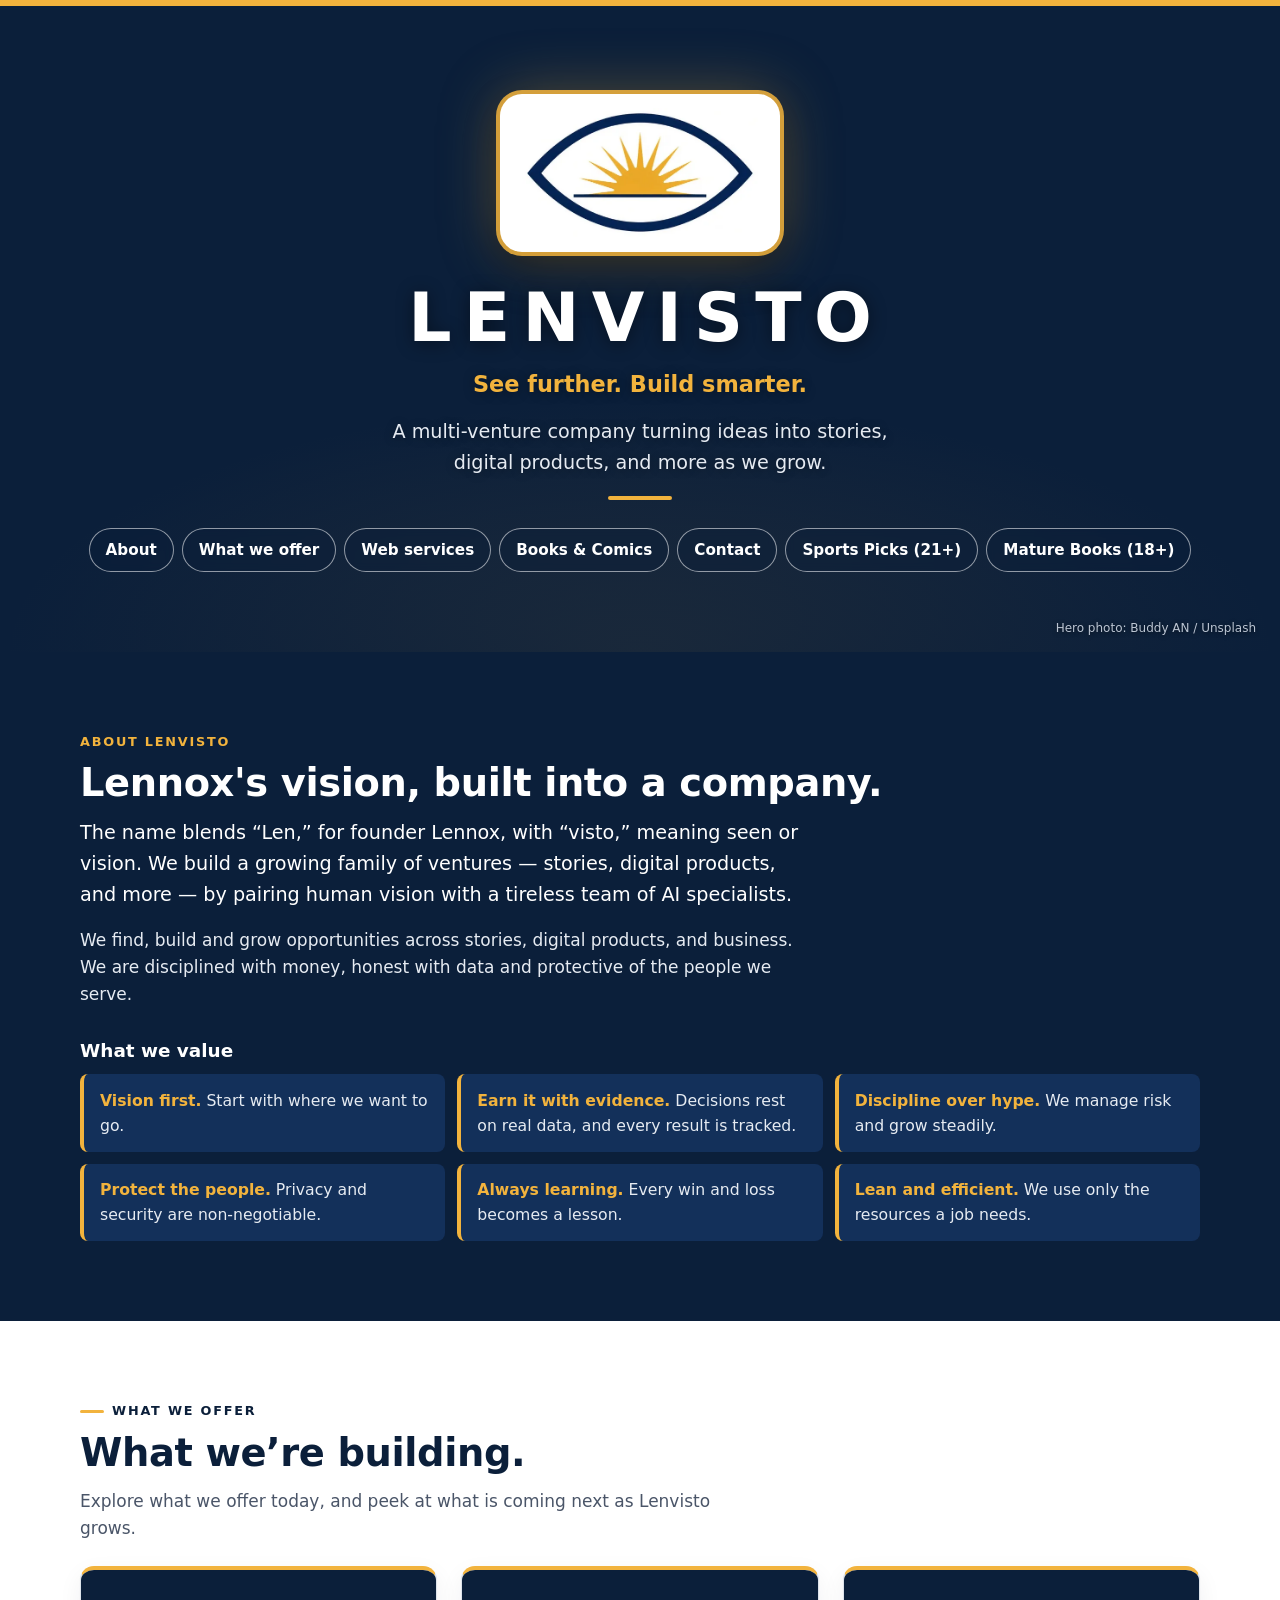
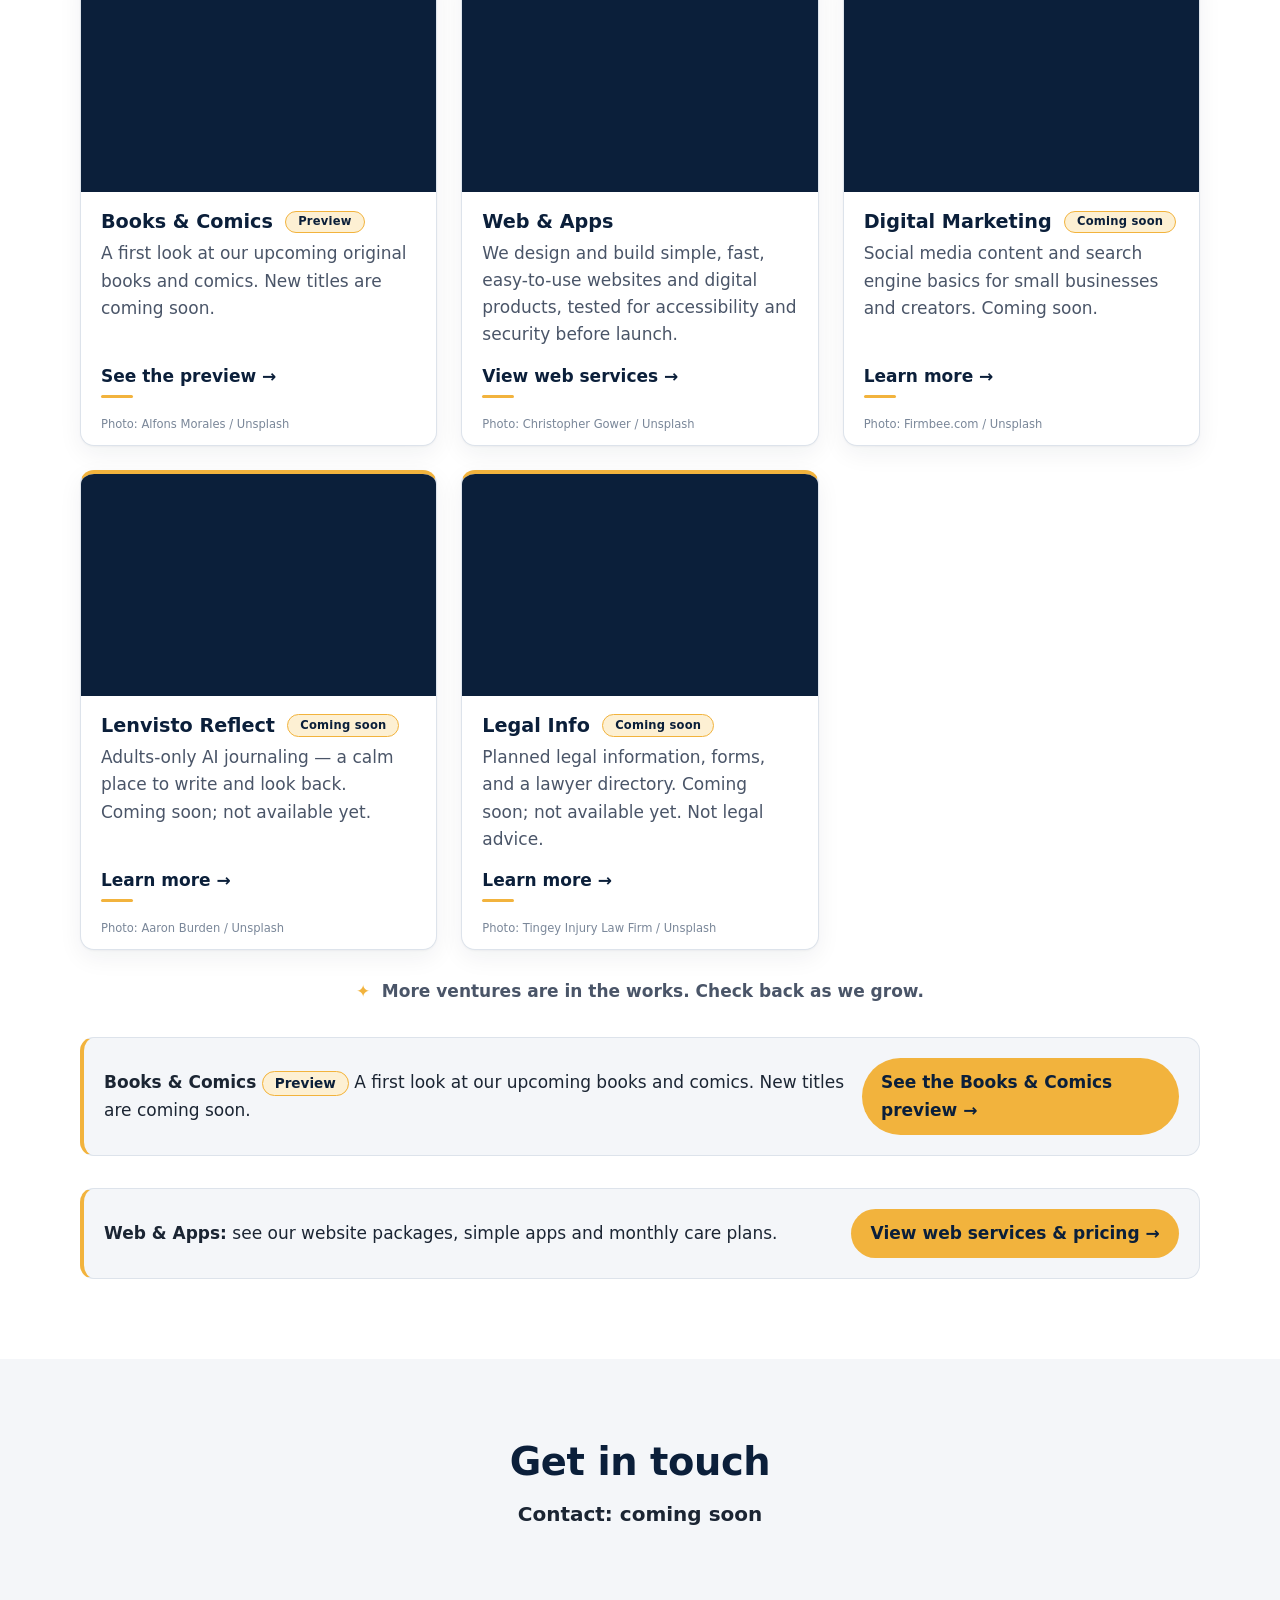
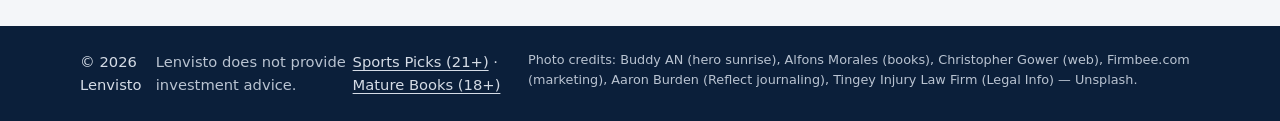
==== index.html @ 82f10ccb "Compress heavy photos and add WebP srcset Recompress oversized JPEGs in place when smaller, and add " ====
<!doctype html>
<html lang="en">
<head>
  <meta charset="utf-8">
  <meta name="viewport" content="width=device-width, initial-scale=1">
  <meta http-equiv="Content-Security-Policy" content="default-src 'self'; script-src 'none'; style-src 'self'; img-src 'self' data:; object-src 'none'; base-uri 'none'; form-action 'none'">
  <meta name="referrer" content="strict-origin-when-cross-origin">
  <title>Lenvisto | Original Books, Comics &amp; More from New York</title>
  <meta name="description" content="Lenvisto is creating original books and comics, with digital marketing help on the way. See our Books &amp; Comics preview. More coming soon.">
  <!-- link previews -->
  <link rel="canonical" href="https://lenvisto.com/">
  <meta property="og:type" content="website">
  <meta property="og:site_name" content="Lenvisto">
  <meta property="og:title" content="Lenvisto | Original Books, Comics &amp; More from New York">
  <meta property="og:description" content="Lenvisto is creating original books and comics, with digital marketing help on the way. See our Books &amp; Comics preview. More coming soon.">
  <meta property="og:url" content="https://lenvisto.com/">
  <meta property="og:image" content="https://lenvisto.com/assets/lenvisto-og.jpg">
  <meta property="og:image:type" content="image/jpeg">
  <meta property="og:image:width" content="1200">
  <meta property="og:image:height" content="630">
  <meta property="og:image:alt" content="Lenvisto logo: a navy eye with a gold sunrise over the horizon inside it">
  <meta name="twitter:card" content="summary_large_image">
  <meta name="twitter:title" content="Lenvisto | Original Books, Comics &amp; More from New York">
  <meta name="twitter:description" content="Lenvisto is creating original books and comics, with digital marketing help on the way. See our Books &amp; Comics preview. More coming soon.">
  <meta name="twitter:image" content="https://lenvisto.com/assets/lenvisto-og.jpg">
  <meta name="twitter:image:alt" content="Lenvisto logo: a navy eye with a gold sunrise over the horizon inside it">
  <!-- /link previews -->
  <meta name="theme-color" content="#0B1F3A">
  <link rel="icon" href="favicon.ico" sizes="any">
  <link rel="icon" href="assets/favicon-32.png" type="image/png" sizes="32x32">
  <link rel="apple-touch-icon" href="assets/apple-touch-icon.png">
  <link rel="stylesheet" href="styles.css">
</head>
<body>
  <a class="skip-link" href="#main">Skip to content</a>
  <header class="hero hero--photo">
    <div class="hero__bg" aria-hidden="true">
      <picture>
        <source type="image/webp"
                srcset="assets/stock/hero-sunrise-800.webp 800w, assets/stock/hero-sunrise.webp 1600w"
                sizes="100vw">
        <img src="assets/stock/hero-sunrise-800.jpg"
             srcset="assets/stock/hero-sunrise-800.jpg 800w, assets/stock/hero-sunrise.jpg 1600w"
             sizes="100vw" width="1600" height="1067"
             alt="" decoding="async" fetchpriority="high">
      </picture>
    </div>
    <div class="hero__scrim" aria-hidden="true"></div>
    <div class="container hero__inner">
      <picture>
        <source srcset="assets/lenvisto-mark.webp" type="image/webp">
        <img class="hero__logo" src="assets/lenvisto-mark.jpg" width="546" height="299"
             alt="Lenvisto logo: a navy eye with a gold sunrise over the horizon inside it">
      </picture>
      <h1 class="wordmark">Lenvisto</h1>
      <p class="tagline">See further. Build smarter.</p>
      <p class="hero__invite">A multi-venture company turning ideas into stories, digital products, and more as we grow.</p>
      <nav class="hero__nav" aria-label="Main">
        <a href="#about">About</a>
        <a href="#what-we-do">What we offer</a>
        <a href="services.html">Web services</a>
        <a href="store.html">Books &amp; Comics</a>
        <a href="#contact">Contact</a>
        <a href="picks/">Sports Picks (21+)</a>
        <a href="mature/">Mature Books (18+)</a>
      </nav>
    </div>
    <p class="hero__photo-credit">Hero photo: Buddy AN / Unsplash</p>
  </header>

  <main id="main">
    <section id="about" class="section section--navy" aria-labelledby="about-title">
      <div class="container">
        <p class="eyebrow">About Lenvisto</p>
        <h2 id="about-title">Lennox's vision, built into a company.</h2>
        <p class="lead">The name blends &ldquo;Len,&rdquo; for founder Lennox, with &ldquo;visto,&rdquo; meaning seen or vision. We build a growing family of ventures — stories, digital products, and more — by pairing human vision with a tireless team of AI specialists.</p>
        <p>We find, build and grow opportunities across stories, digital products, and business. We are disciplined with money, honest with data and protective of the people we serve.</p>

        <h3 class="values__title">What we value</h3>
        <ul class="values">
          <li><strong>Vision first.</strong> Start with where we want to go.</li>
          <li><strong>Earn it with evidence.</strong> Decisions rest on real data, and every result is tracked.</li>
          <li><strong>Discipline over hype.</strong> We manage risk and grow steadily.</li>
          <li><strong>Protect the people.</strong> Privacy and security are non-negotiable.</li>
          <li><strong>Always learning.</strong> Every win and loss becomes a lesson.</li>
          <li><strong>Lean and efficient.</strong> We use only the resources a job needs.</li>
        </ul>
      </div>
    </section>

    <section id="what-we-do" class="section" aria-labelledby="services-title">
      <div class="container">
        <p class="eyebrow eyebrow--dark">What we offer</p>
        <h2 id="services-title">What we&rsquo;re building.</h2>
        <p class="section-intro">Explore what we offer today, and peek at what is coming next as Lenvisto grows.</p>

        <div class="photo-cards">
          <a class="photo-card" href="store.html">
            <div class="photo-card__media">
              <picture>
                <source type="image/webp"
                        srcset="assets/stock/books-reading-800.webp 800w, assets/stock/books-reading.webp 1400w"
                        sizes="(min-width: 960px) 33vw, (min-width: 640px) 50vw, 100vw">
                <img src="assets/stock/books-reading-800.jpg"
                     srcset="assets/stock/books-reading-800.jpg 800w, assets/stock/books-reading.jpg 1400w"
                     sizes="(min-width: 960px) 33vw, (min-width: 640px) 50vw, 100vw" width="1400" height="1294"
                     alt="Warmly lit library shelves filled with books"
                     loading="lazy" decoding="async">
              </picture>
            </div>
            <div class="photo-card__body">
              <h3>Books &amp; Comics <span class="badge">Preview</span></h3>
              <p>A first look at our upcoming original books and comics. New titles are coming soon.</p>
              <span class="card__more">See the preview &rarr;</span>
            </div>
            <p class="photo-credit">Photo: Alfons Morales / Unsplash</p>
          </a>

          <a class="photo-card" href="services.html">
            <div class="photo-card__media">
              <picture>
                <source type="image/webp"
                        srcset="assets/stock/web-laptop-800.webp 800w, assets/stock/web-laptop.webp 1400w"
                        sizes="(min-width: 960px) 33vw, (min-width: 640px) 50vw, 100vw">
                <img src="assets/stock/web-laptop-800.jpg"
                     srcset="assets/stock/web-laptop-800.jpg 800w, assets/stock/web-laptop.jpg 1400w"
                     sizes="(min-width: 960px) 33vw, (min-width: 640px) 50vw, 100vw" width="1400" height="932"
                     alt="Laptop and monitor showing code on a bright desk"
                     loading="lazy" decoding="async">
              </picture>
            </div>
            <div class="photo-card__body">
              <h3>Web &amp; Apps</h3>
              <p>We design and build simple, fast, easy-to-use websites and digital products, tested for accessibility and security before launch.</p>
              <span class="card__more">View web services &rarr;</span>
            </div>
            <p class="photo-credit">Photo: Christopher Gower / Unsplash</p>
          </a>

          <a class="photo-card" href="division-digital-marketing.html">
            <div class="photo-card__media">
              <picture>
                <source type="image/webp"
                        srcset="assets/stock/marketing-social-800.webp 800w, assets/stock/marketing-social.webp 1400w"
                        sizes="(min-width: 960px) 33vw, (min-width: 640px) 50vw, 100vw">
                <img src="assets/stock/marketing-social-800.jpg"
                     srcset="assets/stock/marketing-social-800.jpg 800w, assets/stock/marketing-social.jpg 1400w"
                     sizes="(min-width: 960px) 33vw, (min-width: 640px) 50vw, 100vw" width="1400" height="930"
                     alt="Hands marking wireframe sketches beside a phone on a desk"
                     loading="lazy" decoding="async">
              </picture>
            </div>
            <div class="photo-card__body">
              <h3>Digital Marketing <span class="badge">Coming soon</span></h3>
              <p>Social media content and search engine basics for small businesses and creators. Coming soon.</p>
              <span class="card__more">Learn more &rarr;</span>
            </div>
            <p class="photo-credit">Photo: Firmbee.com / Unsplash</p>
          </a>

          <a class="photo-card" href="division-reflect.html">
            <div class="photo-card__media">
              <picture>
                <source type="image/webp"
                        srcset="assets/stock/reflect-journal-800.webp 800w, assets/stock/reflect-journal.webp 1400w"
                        sizes="(min-width: 960px) 33vw, (min-width: 640px) 50vw, 100vw">
                <img src="assets/stock/reflect-journal-800.jpg"
                     srcset="assets/stock/reflect-journal-800.jpg 800w, assets/stock/reflect-journal.jpg 1400w"
                     sizes="(min-width: 960px) 33vw, (min-width: 640px) 50vw, 100vw" width="1400" height="1051"
                     alt="Fountain pen writing on lined paper"
                     loading="lazy" decoding="async">
              </picture>
            </div>
            <div class="photo-card__body">
              <h3>Lenvisto Reflect <span class="badge">Coming soon</span></h3>
              <p>Adults-only AI journaling — a calm place to write and look back. Coming soon; not available yet.</p>
              <span class="card__more">Learn more &rarr;</span>
            </div>
            <p class="photo-credit">Photo: Aaron Burden / Unsplash</p>
          </a>

          <a class="photo-card" href="division-legal-info.html">
            <div class="photo-card__media">
              <picture>
                <source type="image/webp"
                        srcset="assets/stock/legal-justice-800.webp 800w, assets/stock/legal-justice.webp 1400w"
                        sizes="(min-width: 960px) 33vw, (min-width: 640px) 50vw, 100vw">
                <img src="assets/stock/legal-justice-800.jpg"
                     srcset="assets/stock/legal-justice-800.jpg 800w, assets/stock/legal-justice.jpg 1400w"
                     sizes="(min-width: 960px) 33vw, (min-width: 640px) 50vw, 100vw" width="1400" height="933"
                     alt="Bronze Lady Justice statue holding balanced scales"
                     loading="lazy" decoding="async">
              </picture>
            </div>
            <div class="photo-card__body">
              <h3>Legal Info <span class="badge">Coming soon</span></h3>
              <p>Planned legal information, forms, and a lawyer directory. Coming soon; not available yet. Not legal advice.</p>
              <span class="card__more">Learn more &rarr;</span>
            </div>
            <p class="photo-credit">Photo: Tingey Injury Law Firm / Unsplash</p>
          </a>
        </div>

        <p class="more-coming"><span aria-hidden="true">&#10022;</span> More ventures are in the works. Check back as we grow.</p>

        <div class="store-cta">
          <p><strong>Books &amp; Comics</strong> <span class="badge">Preview</span> A first look at our upcoming books and comics. New titles are coming soon.</p>
          <a class="btn-gold" href="store.html">See the Books &amp; Comics preview &rarr;</a>
        </div>
        <div class="store-cta">
          <p><strong>Web &amp; Apps:</strong> see our website packages, simple apps and monthly care plans.</p>
          <a class="btn-gold" href="services.html">View web services &amp; pricing &rarr;</a>
        </div>
      </div>
    </section>

    <section id="contact" class="section section--soft" aria-labelledby="contact-title">
      <div class="container contact">
        <h2 id="contact-title">Get in touch</h2>
        <p class="contact__email">Contact: coming soon</p>
      </div>
    </section>
  </main>

  <footer class="site-footer">
    <div class="container site-footer__inner">
      <p>&copy; 2026 Lenvisto</p>
      <p class="disclaimer">Lenvisto does not provide investment advice.</p>
      <p>
        <a href="picks/">Sports Picks (21+)</a>
        &middot;
        <a href="mature/">Mature Books (18+)</a>
      </p>
      <p class="photo-credits-footer">
        Photo credits:
        Buddy AN (hero sunrise),
        Alfons Morales (books),
        Christopher Gower (web),
        Firmbee.com (marketing),
        Aaron Burden (Reflect journaling),
        Tingey Injury Law Firm (Legal Info)
        &mdash; Unsplash.
      </p>
    </div>
  </footer>
</body>
</html>
---- styles.css ----
/* Lenvisto draft site. System fonts only, no external requests. */
:root {
  --navy: #0B1F3A;
  --navy-2: #13305a;
  --gold: #F2B33D;
  --white: #FFFFFF;
  --ink: #1b2533;
  --muted: #4a5568;
  --soft: #f4f6f9;
  --line: #dde3eb;
  --radius: 14px;
  --font: system-ui, -apple-system, "Segoe UI", Roboto, "Helvetica Neue", Arial, "Noto Sans", sans-serif;
}

*, *::before, *::after { box-sizing: border-box; }
html { -webkit-text-size-adjust: 100%; scroll-behavior: smooth; }
body {
  margin: 0;
  font-family: var(--font);
  font-size: 1.0625rem;
  line-height: 1.6;
  color: var(--ink);
  background: var(--white);
}
img { max-width: 100%; height: auto; display: block; }
h1, h2, h3 { line-height: 1.2; margin: 0 0 .75rem; color: var(--navy); }
h2 { font-size: clamp(1.6rem, 4.5vw, 2.4rem); letter-spacing: -.01em; }
p { margin: 0 0 1rem; }
a { color: var(--navy); text-underline-offset: .2em; }
a:focus-visible { outline: 3px solid var(--gold); outline-offset: 3px; border-radius: 4px; }

.container { width: 100%; max-width: 1160px; margin: 0 auto; padding: 0 1.25rem; }

.skip-link {
  position: absolute; left: -999px; top: 0;
  background: var(--navy); color: var(--white); padding: .5rem 1rem; z-index: 10;
}
.skip-link:focus { left: 1rem; top: 1rem; }

/* Hero */
.hero {
  background: var(--white);
  border-top: 6px solid var(--gold);
  text-align: center;
  padding: 3rem 0 2.5rem;
}
.hero__inner { display: flex; flex-direction: column; align-items: center; }
.hero__logo { width: min(260px, 70vw); margin-bottom: 1.25rem; }
.wordmark {
  font-size: clamp(2.4rem, 10vw, 4.25rem);
  font-weight: 600;
  letter-spacing: .18em;
  text-transform: uppercase;
  margin: 0 0 .5rem;
  padding-left: .18em; /* balance trailing letter-spacing */
}
.tagline {
  font-size: clamp(1.1rem, 3.5vw, 1.4rem);
  color: var(--muted);
  margin: 0 0 1.75rem;
}
.tagline::after {
  content: ""; display: block; width: 64px; height: 4px;
  background: var(--gold); border-radius: 2px; margin: 1rem auto 0;
}
.hero__nav { display: flex; flex-wrap: wrap; justify-content: center; gap: .5rem; }
.hero__nav a {
  text-decoration: none; font-weight: 600; font-size: .95rem;
  padding: .55rem 1rem; border: 1.5px solid var(--navy); border-radius: 999px;
}
.hero__nav a:hover { background: var(--navy); color: var(--white); }

/* Sections */
.section { padding: 3.5rem 0; }
.section--soft { background: var(--soft); }
.section--navy { background: var(--navy); color: #e6ebf2; }
.section--navy h2, .section--navy h3 { color: var(--white); }
.lead { font-size: 1.2rem; color: var(--white); max-width: 46rem; }
.section--navy p { max-width: 46rem; }

.eyebrow {
  text-transform: uppercase; letter-spacing: .14em; font-size: .8rem; font-weight: 700;
  color: var(--gold); margin-bottom: .5rem;
}
.eyebrow--dark { color: var(--navy); }
.eyebrow--dark::before {
  content: ""; display: inline-block; width: 24px; height: 3px; background: var(--gold);
  vertical-align: middle; margin-right: .5rem; border-radius: 2px;
}

.values__title { margin-top: 2rem; font-size: 1.15rem; }
.values {
  list-style: none; padding: 0; margin: 0;
  display: grid; gap: .75rem; grid-template-columns: 1fr;
}
.values li {
  background: var(--navy-2); border-left: 4px solid var(--gold);
  padding: .85rem 1rem; border-radius: 8px; font-size: .98rem;
}
.values strong { color: var(--gold); }

/* Cards */
.cards { display: grid; gap: 1rem; grid-template-columns: 1fr; margin-top: 1.5rem; }
.card {
  background: var(--white); border: 1px solid var(--line); border-top: 4px solid var(--gold);
  border-radius: var(--radius); padding: 1.5rem;
  box-shadow: 0 1px 2px rgba(11,31,58,.04), 0 8px 24px rgba(11,31,58,.06);
}
.card h3 { font-size: 1.2rem; }
.card h3 small { font-size: .8rem; font-weight: 600; color: var(--muted); }
.card p { color: var(--muted); margin: 0; }

/* Contact */
.contact { text-align: center; }
.contact__email { font-size: 1.25rem; font-weight: 600; display: flex; flex-direction: column; align-items: center; gap: .4rem; }
.badge {
  font-size: .85rem; font-weight: 600; color: var(--navy);
  background: #fdf0d3; border: 1px solid var(--gold); border-radius: 999px; padding: .2rem .75rem;
}

/* Footer */
.site-footer { background: var(--navy); color: #d5dce6; padding: 1.5rem 0; font-size: .92rem; }
.site-footer p { margin: 0; }
.site-footer__inner { display: flex; flex-direction: column; gap: .35rem; text-align: center; }
.disclaimer { color: #b9c3d1; }
.site-footer a { color: #d5dce6; }

/* Larger screens */
@media (min-width: 640px) {
  .values { grid-template-columns: repeat(2, 1fr); }
  .cards { grid-template-columns: repeat(2, 1fr); }
  .contact__email { flex-direction: row; justify-content: center; flex-wrap: wrap; }
}
@media (min-width: 960px) {
  .hero { padding: 4.5rem 0 3.5rem; }
  .hero__logo { width: 300px; }
  .section { padding: 5rem 0; }
  .values { grid-template-columns: repeat(3, 1fr); }
  .cards { grid-template-columns: repeat(3, 1fr); }
  .site-footer__inner { flex-direction: row; justify-content: space-between; text-align: left; }
}
@media (min-width: 1140px) { .cards { grid-template-columns: repeat(4, 1fr); } }
@media (prefers-reduced-motion: reduce) { html { scroll-behavior: auto; } }

/* ---- Shared additions: buttons, CTA bars, division topbar/pages ---- */
.proto-banner { background: var(--gold); color: var(--navy); text-align: center; font-weight: 700; font-size: .85rem; padding: .4rem .75rem; }
.card--link { display: flex; flex-direction: column; text-decoration: none; color: inherit; transition: transform .12s, box-shadow .12s; }
.card--link:hover { transform: translateY(-3px); box-shadow: 0 2px 4px rgba(11,31,58,.06), 0 14px 32px rgba(11,31,58,.12); }
.card--link:focus-visible { outline: 3px solid var(--gold); outline-offset: 3px; }
.card--link p { flex: 1; }
.card__more { margin-top: 1rem; font-weight: 700; color: var(--navy); }
.card__more::after { content: ""; display: block; width: 32px; height: 3px; background: var(--gold); border-radius: 2px; margin-top: .3rem; }
.btn-gold { display: inline-block; background: var(--gold); color: var(--navy); font-weight: 700; text-decoration: none; padding: .7rem 1.2rem; border-radius: 999px; }
.btn-gold:hover { background: #f5c25f; }
.store-cta { margin-top: 2rem; padding: 1.25rem; border: 1px solid var(--line); border-left: 4px solid var(--gold); border-radius: var(--radius); background: var(--soft); display: flex; flex-direction: column; gap: .75rem; align-items: flex-start; }
.store-cta p { margin: 0; }
.topbar { background: var(--white); border-top: 6px solid var(--gold); border-bottom: 1px solid var(--line); }
.topbar__inner { display: flex; align-items: center; justify-content: space-between; gap: 1rem; padding-top: .6rem; padding-bottom: .6rem; flex-wrap: wrap; }
.topbar__brand { display: flex; align-items: center; gap: .6rem; text-decoration: none; font-weight: 600; letter-spacing: .14em; text-transform: uppercase; color: var(--navy); }
.topbar__brand img { width: 56px; }
.topbar__nav { display: flex; gap: .4rem; flex-wrap: wrap; }
.topbar__nav a { text-decoration: none; font-weight: 600; font-size: .92rem; padding: .4rem .85rem; border: 1.5px solid var(--navy); border-radius: 999px; }
.topbar__nav a:hover { background: var(--navy); color: var(--white); }
.division-hero { background: var(--navy); color: #e6ebf2; padding: 3rem 0; }
.division-hero h1 { color: var(--white); font-size: clamp(2rem, 6vw, 3rem); }
.division-body { max-width: 52rem; }
.division-body > p { font-size: 1.1rem; }
.division-sub { font-size: 1.3rem; margin-top: 1.75rem; }
.values--light li { background: var(--soft); border-left-color: var(--gold); }
.back { margin-top: 2rem; }
@media (min-width: 640px) { .store-cta { flex-direction: row; align-items: center; justify-content: space-between; } }

/* ---- Lively home redesign: stock photo hero + photo cards (Oct 5, 2026, rev v4: +Reflect +Legal Info) ---- */
/* Photo hero: full-bleed Unsplash sunrise + navy/gold scrim (logo readable). No sports imagery. */
.hero--photo {
  position: relative;
  overflow: hidden;
  isolation: isolate;
  color: var(--white);
  border-top-color: var(--gold);
  padding: 3.5rem 0 3.5rem;
  background: var(--navy);
  min-height: min(78vh, 640px);
  display: flex;
  flex-direction: column;
  justify-content: center;
}
.hero__bg {
  position: absolute;
  inset: 0;
  z-index: 0;
  pointer-events: none;
}
.hero__bg picture {
  width: 100%;
  height: 100%;
  display: block;
}
.hero__bg img {
  width: 100%;
  height: 100%;
  object-fit: cover;
  object-position: center 45%;
}
.hero__scrim {
  position: absolute;
  inset: 0;
  z-index: 1;
  pointer-events: none;
  background:
    linear-gradient(180deg, rgba(11,31,58,.72) 0%, rgba(11,31,58,.55) 42%, rgba(11,31,58,.78) 100%),
    radial-gradient(90% 70% at 50% 100%, rgba(242,179,61,.28) 0%, rgba(242,179,61,0) 55%),
    radial-gradient(55% 45% at 50% 35%, rgba(11,31,58,.35) 0%, rgba(11,31,58,0) 70%);
}
.hero--photo .hero__inner {
  position: relative;
  z-index: 2;
}
.hero--photo .hero__logo {
  background: var(--white);
  border-radius: 22px;
  padding: .9rem 1.4rem;
  box-shadow: 0 0 0 4px rgba(242,179,61,.85), 0 0 60px rgba(242,179,61,.35), 0 14px 34px rgba(0,0,0,.45);
  width: min(240px, 66vw);
  margin-bottom: 1.6rem;
}
.hero--photo .wordmark {
  color: var(--white);
  text-shadow: 0 2px 18px rgba(0,0,0,.45);
}
.hero--photo .tagline {
  color: var(--gold);
  font-weight: 600;
  margin-bottom: .9rem;
  text-shadow: 0 1px 12px rgba(0,0,0,.4);
}
.hero--photo .tagline::after { display: none; }
.hero__invite {
  color: #e6ebf2;
  font-size: clamp(1rem, 2.8vw, 1.2rem);
  max-width: 34rem;
  margin: 0 auto 1.75rem;
  text-shadow: 0 1px 10px rgba(0,0,0,.35);
}
.hero__invite::after {
  content: ""; display: block; width: 64px; height: 4px;
  background: var(--gold); border-radius: 2px; margin: 1.1rem auto 0;
}
.hero--photo .hero__nav a {
  border-color: rgba(255,255,255,.55);
  color: var(--white);
  background: rgba(11,31,58,.35);
  backdrop-filter: blur(4px);
}
.hero--photo .hero__nav a:hover {
  background: var(--gold);
  border-color: var(--gold);
  color: var(--navy);
}
.hero__photo-credit {
  position: absolute;
  z-index: 2;
  right: 1rem;
  bottom: .65rem;
  margin: 0;
  font-size: .7rem;
  color: rgba(219,227,238,.85);
  text-shadow: 0 1px 4px rgba(0,0,0,.5);
}
.more-coming {
  margin: 1.75rem 0 0;
  text-align: center;
  color: var(--muted);
  font-weight: 600;
}
.more-coming span { color: var(--gold); margin-right: .35rem; }
@media (min-width: 960px) {
  .hero--photo { padding: 5.5rem 0 5rem; min-height: min(72vh, 720px); }
  .hero--photo .hero__logo { width: 280px; }
  .hero__photo-credit { right: 1.5rem; bottom: .85rem; font-size: .75rem; }
}

.section-intro {
  color: var(--muted);
  max-width: 40rem;
  margin: 0 0 .25rem;
}

/* Photo cards grid */
.photo-cards {
  display: grid;
  gap: 1.25rem;
  grid-template-columns: 1fr;
  margin-top: 1.5rem;
}
.photo-card {
  display: flex;
  flex-direction: column;
  text-decoration: none;
  color: inherit;
  background: var(--white);
  border: 1px solid var(--line);
  border-top: 4px solid var(--gold);
  border-radius: var(--radius);
  overflow: hidden;
  box-shadow: 0 1px 2px rgba(11,31,58,.04), 0 8px 24px rgba(11,31,58,.06);
  transition: transform .12s, box-shadow .12s;
  max-width: 100%;
}
.photo-card:hover {
  transform: translateY(-3px);
  box-shadow: 0 2px 4px rgba(11,31,58,.06), 0 14px 32px rgba(11,31,58,.12);
}
.photo-card:focus-visible {
  outline: 3px solid var(--gold);
  outline-offset: 3px;
}
.photo-card__media {
  position: relative;
  aspect-ratio: 16 / 10;
  background: var(--navy);
  overflow: hidden;
}
.photo-card__media picture {
  width: 100%;
  height: 100%;
  display: block;
}
.photo-card__media img {
  width: 100%;
  height: 100%;
  object-fit: cover;
  object-position: center;
}
.photo-card__body {
  display: flex;
  flex-direction: column;
  flex: 1;
  padding: 1.15rem 1.25rem 0.85rem;
}
.photo-card__body h3 {
  font-size: 1.2rem;
  margin-bottom: .4rem;
}
.photo-card__body h3 small {
  font-size: .8rem;
  font-weight: 600;
  color: var(--muted);
}
.photo-card__body p {
  color: var(--muted);
  margin: 0;
  flex: 1;
}
.photo-card .card__more {
  margin-top: .9rem;
}
.photo-credit {
  margin: 0;
  padding: .35rem 1.25rem .75rem;
  font-size: .72rem;
  color: #7a8799;
  line-height: 1.35;
}
.photo-credits-footer {
  font-size: .8rem;
  color: #b9c3d1;
  max-width: 42rem;
}
.photo-credits-footer a { color: #d5dce6; }

@media (min-width: 640px) {
  .photo-cards { grid-template-columns: repeat(2, 1fr); }
}
@media (min-width: 960px) {
  .photo-cards { grid-template-columns: repeat(3, 1fr); gap: 1.5rem; }
}

/* Badges inside photo card headings (Preview / Coming soon) */
.photo-card__body h3 .badge {
  display: inline-block;
  vertical-align: middle;
  margin-left: .35rem;
  font-size: .72rem;
  letter-spacing: .02em;
  position: relative;
  top: -0.1em;
}

.legal-note {
  margin-top: 1.25rem;
  color: var(--muted);
  max-width: 46rem;
}
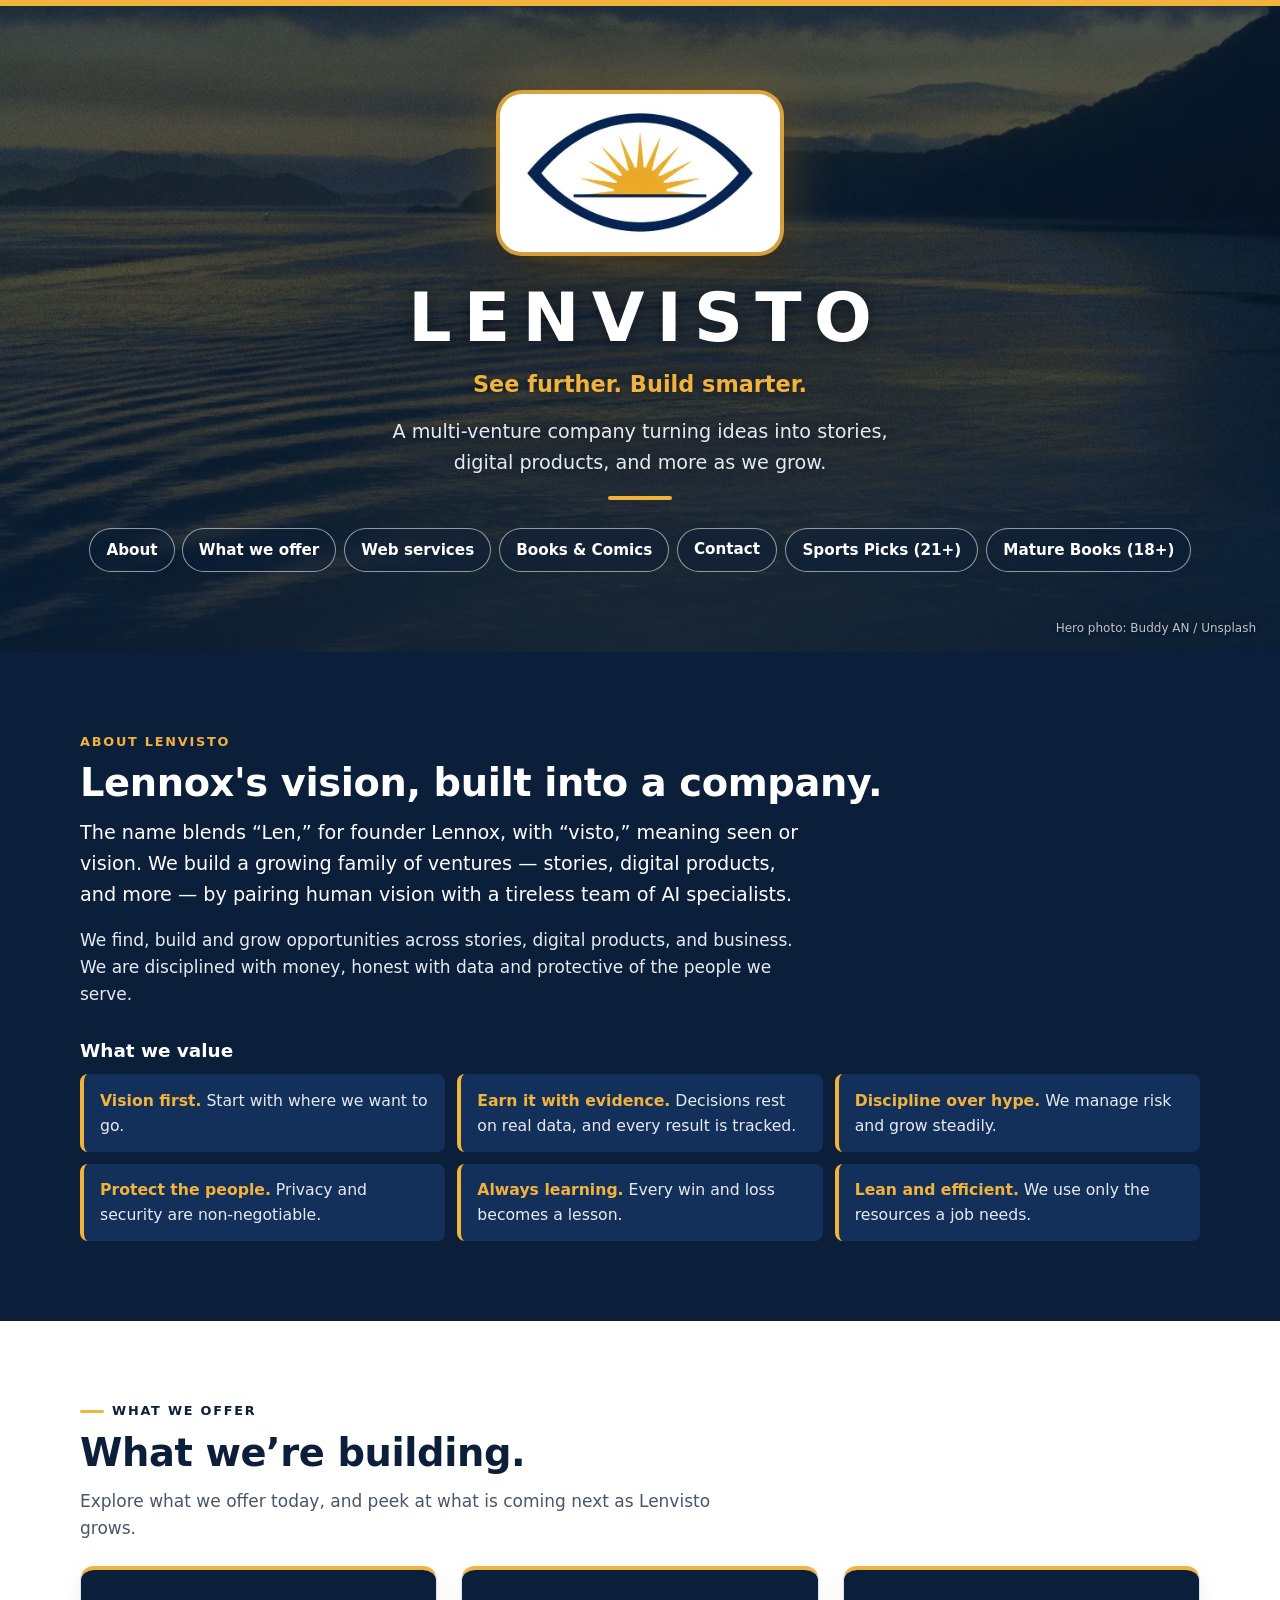
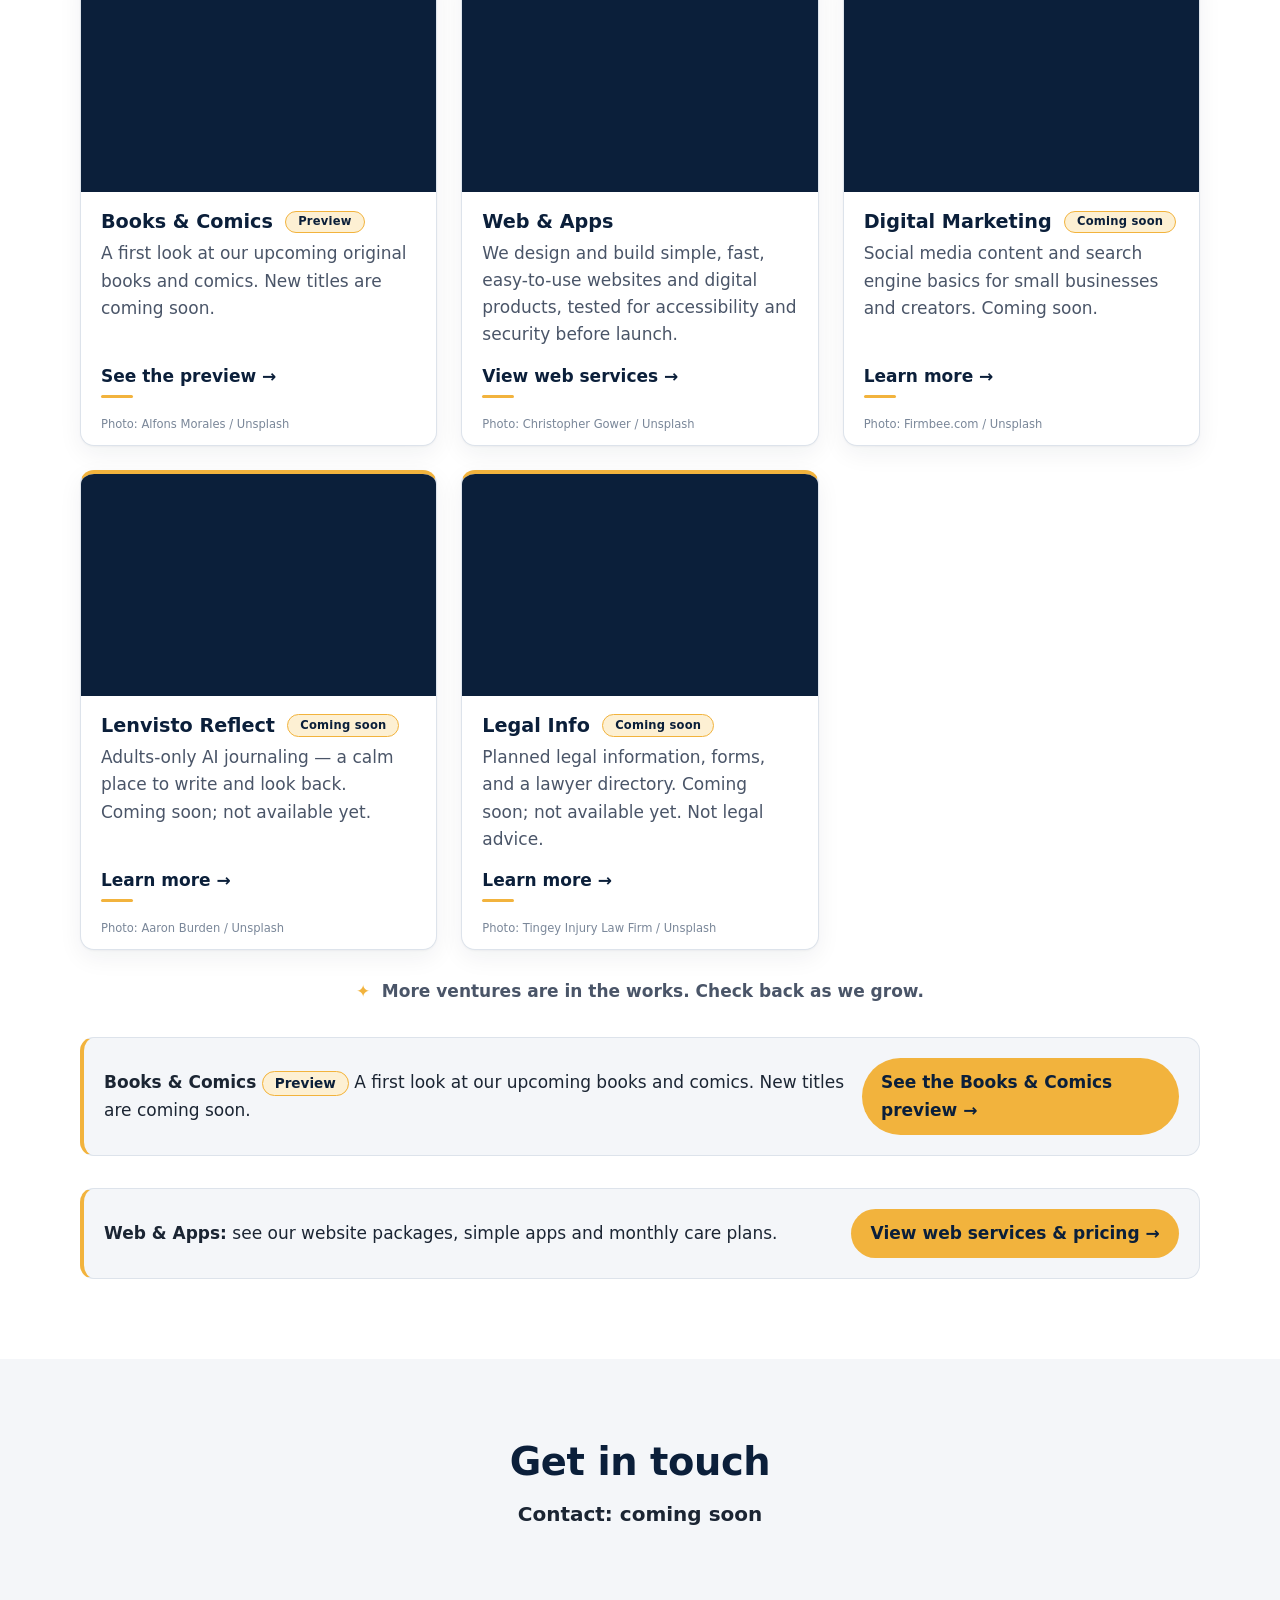
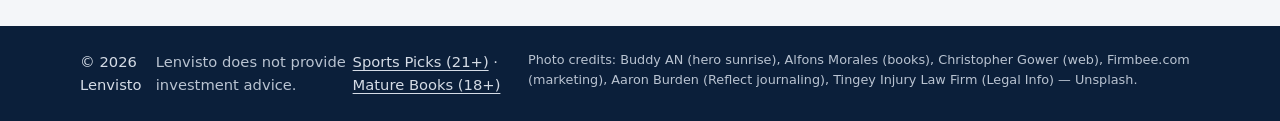
==== commit a74db024: "Rebuild sitemap, home description, and canonicals List every indexable page in sitemap.xml with last" ====
--- a/index.html
+++ b/index.html
@@ -6,13 +6,13 @@
   <meta http-equiv="Content-Security-Policy" content="default-src 'self'; script-src 'none'; style-src 'self'; img-src 'self' data:; object-src 'none'; base-uri 'none'; form-action 'none'">
   <meta name="referrer" content="strict-origin-when-cross-origin">
   <title>Lenvisto | Original Books, Comics &amp; More from New York</title>
-  <meta name="description" content="Lenvisto is creating original books and comics, with digital marketing help on the way. See our Books &amp; Comics preview. More coming soon.">
+  <meta name="description" content="Lenvisto is a New York company that makes original books and comics and builds websites and digital products.">
   <!-- link previews -->
   <link rel="canonical" href="https://lenvisto.com/">
   <meta property="og:type" content="website">
   <meta property="og:site_name" content="Lenvisto">
   <meta property="og:title" content="Lenvisto | Original Books, Comics &amp; More from New York">
-  <meta property="og:description" content="Lenvisto is creating original books and comics, with digital marketing help on the way. See our Books &amp; Comics preview. More coming soon.">
+  <meta property="og:description" content="Lenvisto is a New York company that makes original books and comics and builds websites and digital products.">
   <meta property="og:url" content="https://lenvisto.com/">
   <meta property="og:image" content="https://lenvisto.com/assets/lenvisto-og.jpg">
   <meta property="og:image:type" content="image/jpeg">
@@ -21,7 +21,7 @@
   <meta property="og:image:alt" content="Lenvisto logo: a navy eye with a gold sunrise over the horizon inside it">
   <meta name="twitter:card" content="summary_large_image">
   <meta name="twitter:title" content="Lenvisto | Original Books, Comics &amp; More from New York">
-  <meta name="twitter:description" content="Lenvisto is creating original books and comics, with digital marketing help on the way. See our Books &amp; Comics preview. More coming soon.">
+  <meta name="twitter:description" content="Lenvisto is a New York company that makes original books and comics and builds websites and digital products.">
   <meta name="twitter:image" content="https://lenvisto.com/assets/lenvisto-og.jpg">
   <meta name="twitter:image:alt" content="Lenvisto logo: a navy eye with a gold sunrise over the horizon inside it">
   <!-- /link previews -->
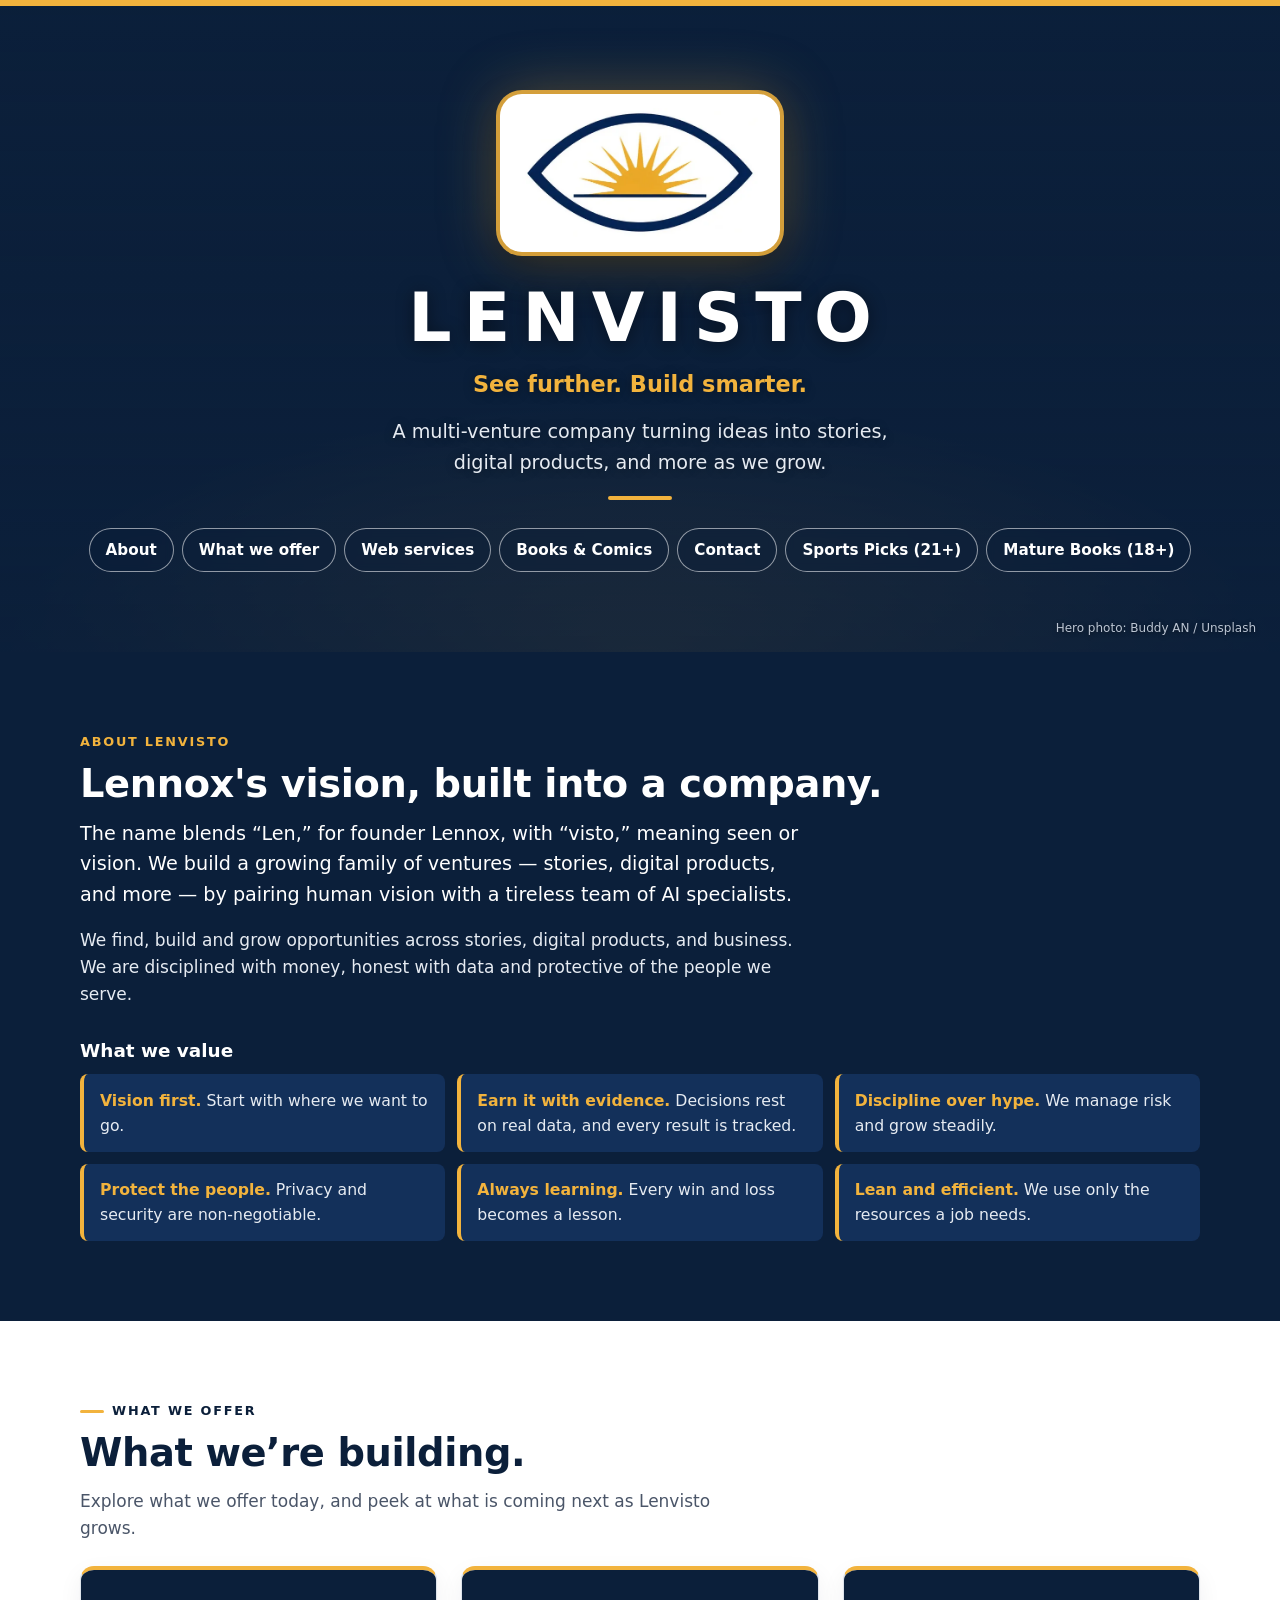
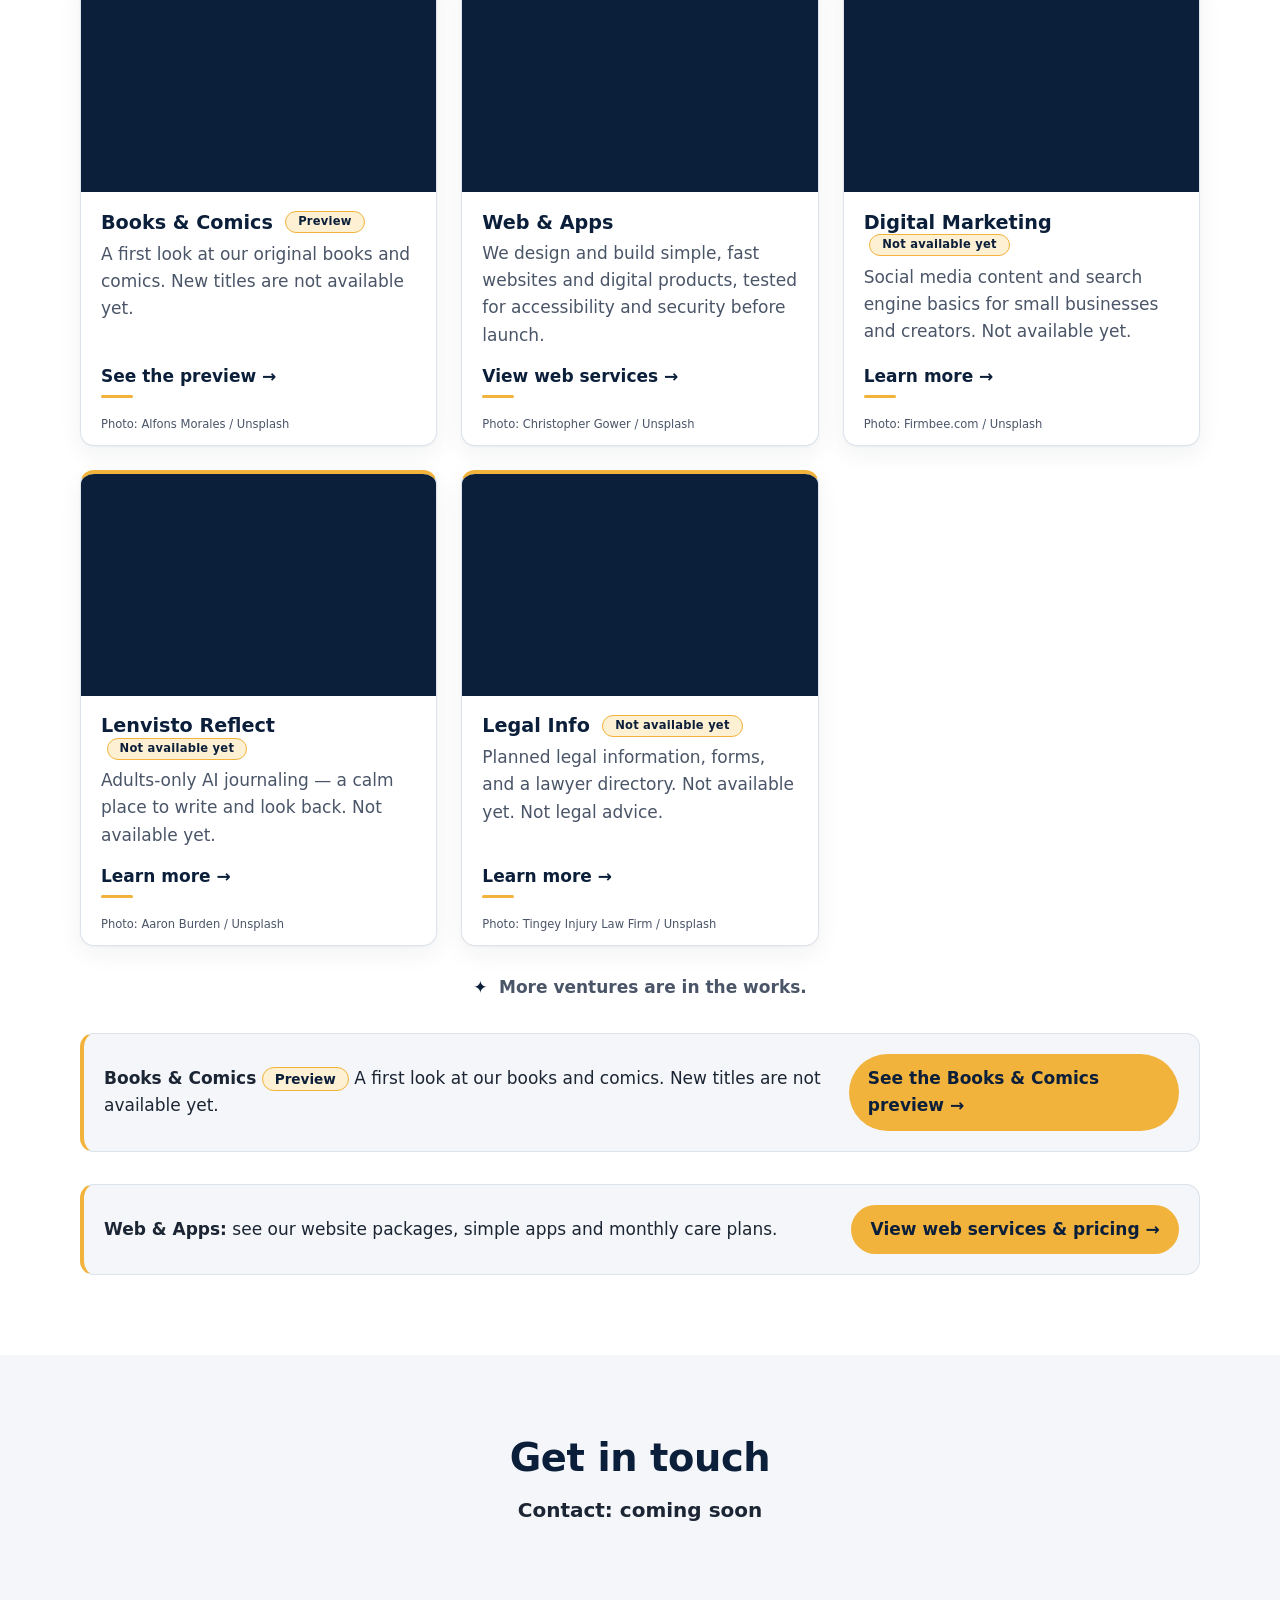
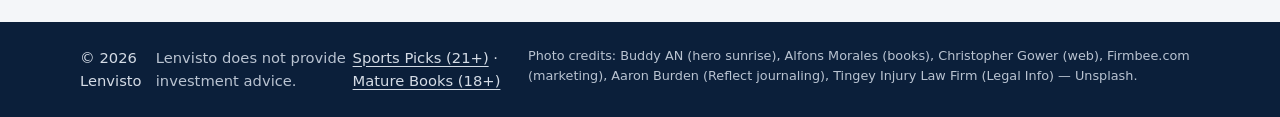
==== commit 4d340505: "Refresh coming-soon labels to neutral wording Replace dated-feeling 'coming soon', 'launching soon'," ====
--- a/index.html
+++ b/index.html
@@ -110,7 +110,7 @@
             </div>
             <div class="photo-card__body">
               <h3>Books &amp; Comics <span class="badge">Preview</span></h3>
-              <p>A first look at our upcoming original books and comics. New titles are coming soon.</p>
+              <p>A first look at our original books and comics. New titles are not available yet.</p>
               <span class="card__more">See the preview &rarr;</span>
             </div>
             <p class="photo-credit">Photo: Alfons Morales / Unsplash</p>
@@ -131,7 +131,7 @@
             </div>
             <div class="photo-card__body">
               <h3>Web &amp; Apps</h3>
-              <p>We design and build simple, fast, easy-to-use websites and digital products, tested for accessibility and security before launch.</p>
+              <p>We design and build simple, fast websites and digital products, tested for accessibility and security before launch.</p>
               <span class="card__more">View web services &rarr;</span>
             </div>
             <p class="photo-credit">Photo: Christopher Gower / Unsplash</p>
@@ -151,8 +151,8 @@
               </picture>
             </div>
             <div class="photo-card__body">
-              <h3>Digital Marketing <span class="badge">Coming soon</span></h3>
-              <p>Social media content and search engine basics for small businesses and creators. Coming soon.</p>
+              <h3>Digital Marketing <span class="badge">Not available yet</span></h3>
+              <p>Social media content and search engine basics for small businesses and creators. Not available yet.</p>
               <span class="card__more">Learn more &rarr;</span>
             </div>
             <p class="photo-credit">Photo: Firmbee.com / Unsplash</p>
@@ -172,8 +172,8 @@
               </picture>
             </div>
             <div class="photo-card__body">
-              <h3>Lenvisto Reflect <span class="badge">Coming soon</span></h3>
-              <p>Adults-only AI journaling — a calm place to write and look back. Coming soon; not available yet.</p>
+              <h3>Lenvisto Reflect <span class="badge">Not available yet</span></h3>
+              <p>Adults-only AI journaling — a calm place to write and look back. Not available yet.</p>
               <span class="card__more">Learn more &rarr;</span>
             </div>
             <p class="photo-credit">Photo: Aaron Burden / Unsplash</p>
@@ -193,18 +193,18 @@
               </picture>
             </div>
             <div class="photo-card__body">
-              <h3>Legal Info <span class="badge">Coming soon</span></h3>
-              <p>Planned legal information, forms, and a lawyer directory. Coming soon; not available yet. Not legal advice.</p>
+              <h3>Legal Info <span class="badge">Not available yet</span></h3>
+              <p>Planned legal information, forms, and a lawyer directory. Not available yet. Not legal advice.</p>
               <span class="card__more">Learn more &rarr;</span>
             </div>
             <p class="photo-credit">Photo: Tingey Injury Law Firm / Unsplash</p>
           </a>
         </div>
 
-        <p class="more-coming"><span aria-hidden="true">&#10022;</span> More ventures are in the works. Check back as we grow.</p>
+        <p class="more-coming"><span aria-hidden="true">&#10022;</span> More ventures are in the works.</p>
 
         <div class="store-cta">
-          <p><strong>Books &amp; Comics</strong> <span class="badge">Preview</span> A first look at our upcoming books and comics. New titles are coming soon.</p>
+          <p><strong>Books &amp; Comics</strong> <span class="badge">Preview</span> A first look at our books and comics. New titles are not available yet.</p>
           <a class="btn-gold" href="store.html">See the Books &amp; Comics preview &rarr;</a>
         </div>
         <div class="store-cta">
--- a/styles.css
+++ b/styles.css
@@ -65,6 +65,8 @@
 }
 .hero__nav { display: flex; flex-wrap: wrap; justify-content: center; gap: .5rem; }
 .hero__nav a {
+  display: inline-flex; align-items: center; justify-content: center;
+  min-height: 44px; min-width: 44px;
   text-decoration: none; font-weight: 600; font-size: .95rem;
   padding: .55rem 1rem; border: 1.5px solid var(--navy); border-radius: 999px;
 }
@@ -159,7 +161,7 @@
 .topbar__brand { display: flex; align-items: center; gap: .6rem; text-decoration: none; font-weight: 600; letter-spacing: .14em; text-transform: uppercase; color: var(--navy); }
 .topbar__brand img { width: 56px; }
 .topbar__nav { display: flex; gap: .4rem; flex-wrap: wrap; }
-.topbar__nav a { text-decoration: none; font-weight: 600; font-size: .92rem; padding: .4rem .85rem; border: 1.5px solid var(--navy); border-radius: 999px; }
+.topbar__nav a { display: inline-flex; align-items: center; justify-content: center; min-height: 44px; min-width: 44px; text-decoration: none; font-weight: 600; font-size: .92rem; padding: .4rem .85rem; border: 1.5px solid var(--navy); border-radius: 999px; }
 .topbar__nav a:hover { background: var(--navy); color: var(--white); }
 .division-hero { background: var(--navy); color: #e6ebf2; padding: 3rem 0; }
 .division-hero h1 { color: var(--white); font-size: clamp(2rem, 6vw, 3rem); }
@@ -273,7 +275,7 @@
   color: var(--muted);
   font-weight: 600;
 }
-.more-coming span { color: var(--gold); margin-right: .35rem; }
+.more-coming span { color: var(--navy); margin-right: .35rem; }
 @media (min-width: 960px) {
   .hero--photo { padding: 5.5rem 0 5rem; min-height: min(72vh, 720px); }
   .hero--photo .hero__logo { width: 280px; }
@@ -359,7 +361,7 @@
   margin: 0;
   padding: .35rem 1.25rem .75rem;
   font-size: .72rem;
-  color: #7a8799;
+  color: var(--muted);
   line-height: 1.35;
 }
 .photo-credits-footer {
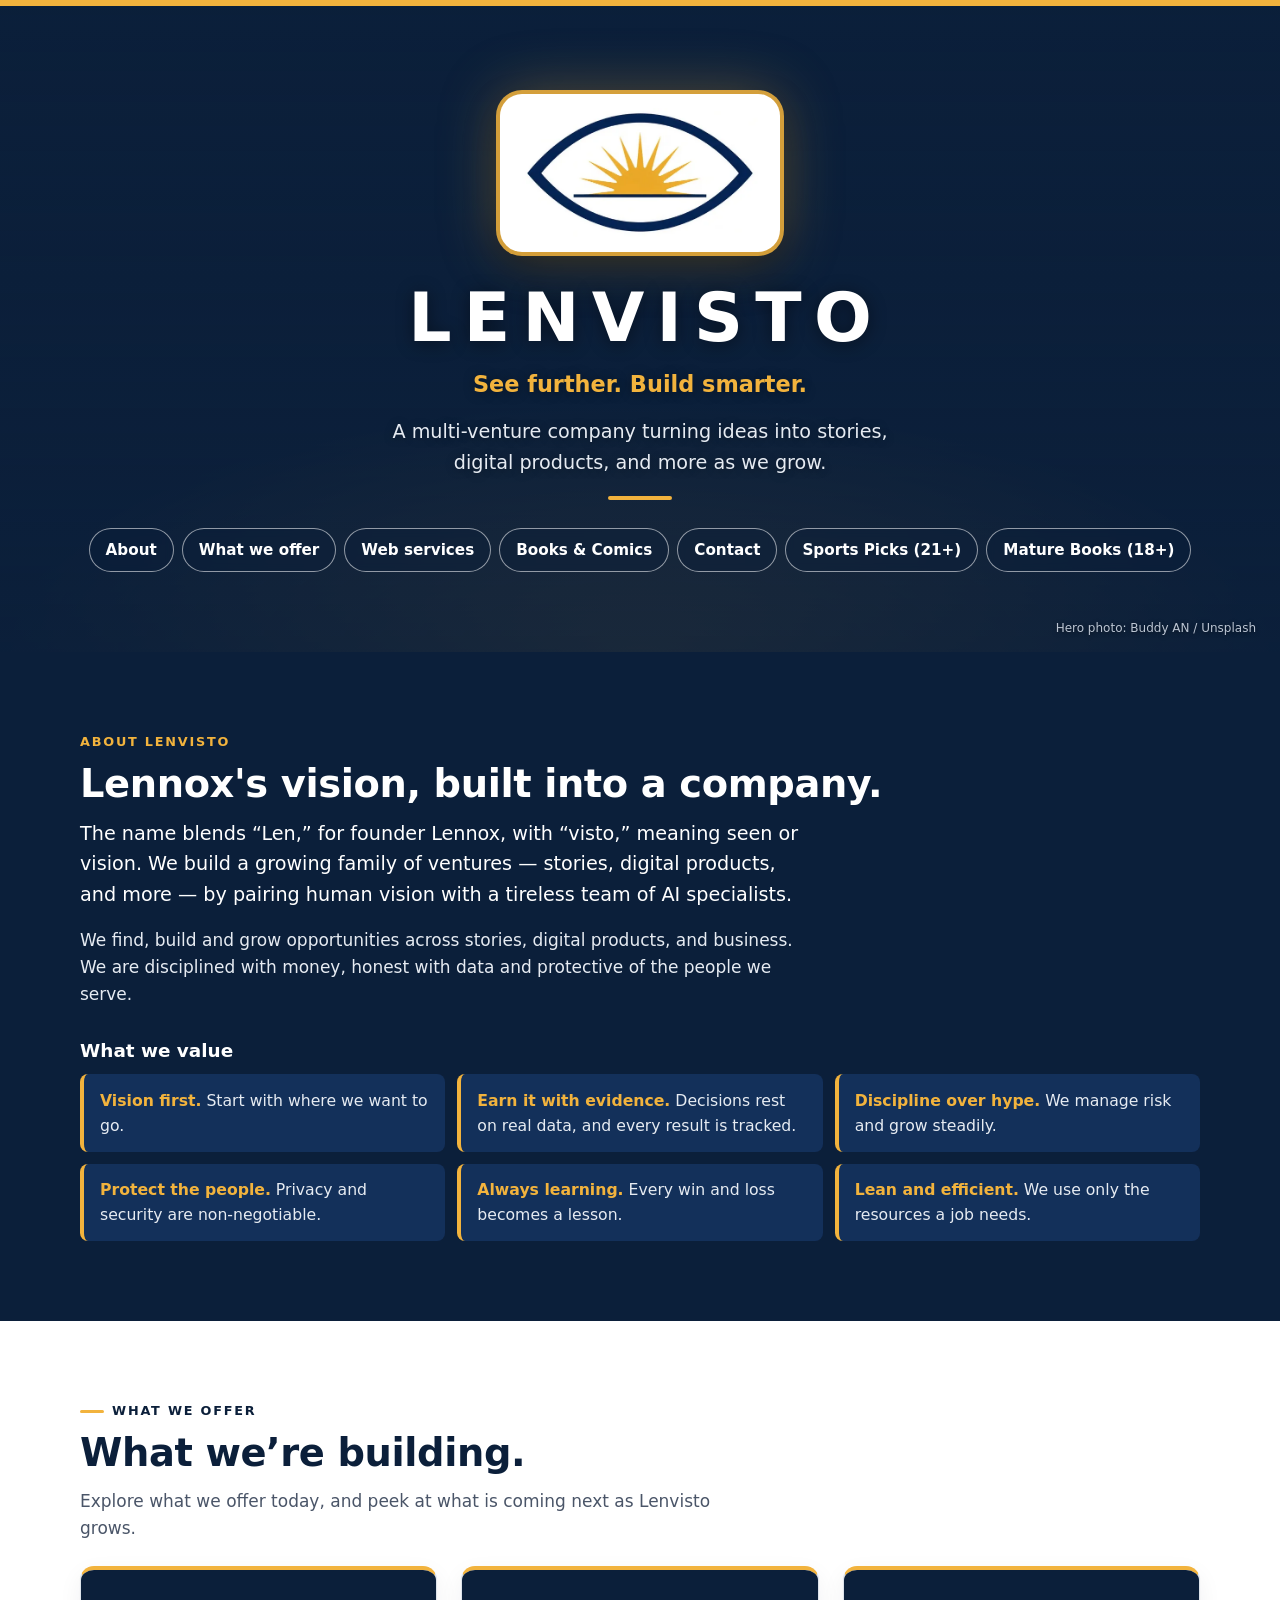
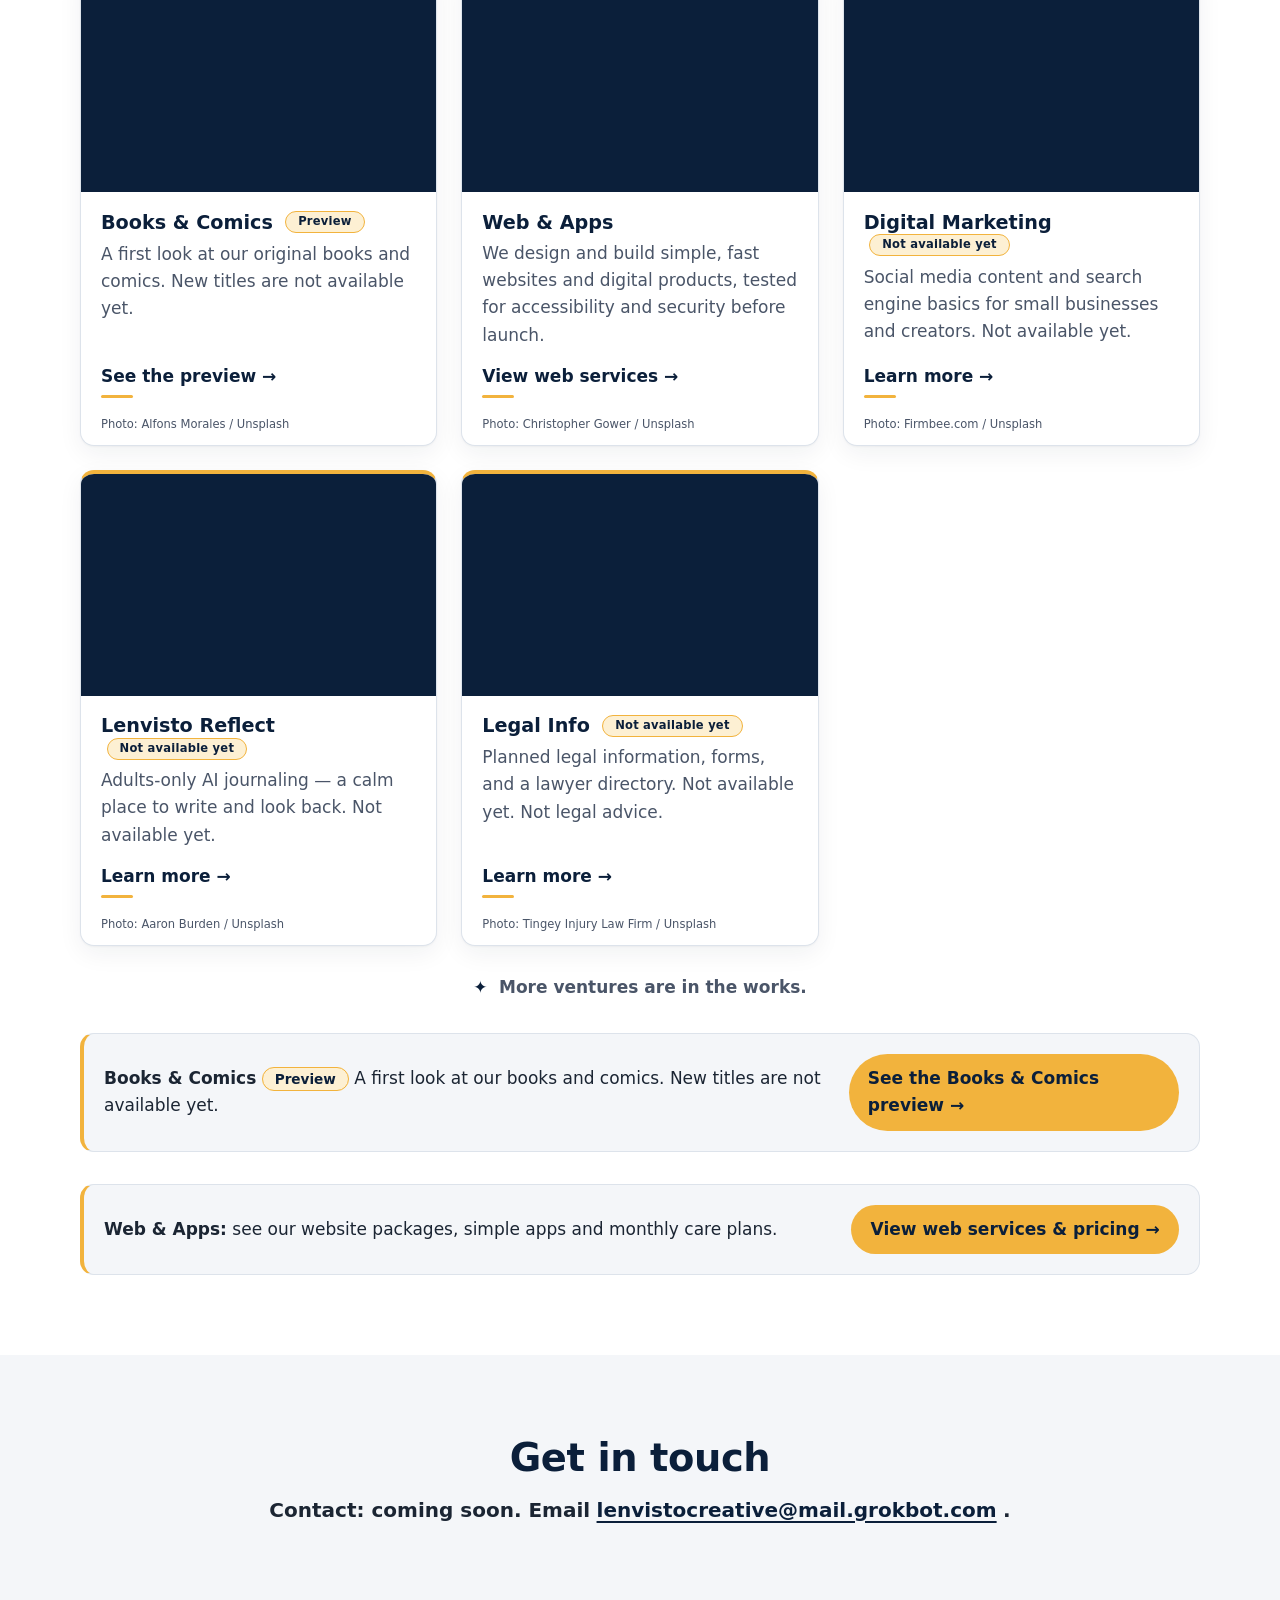
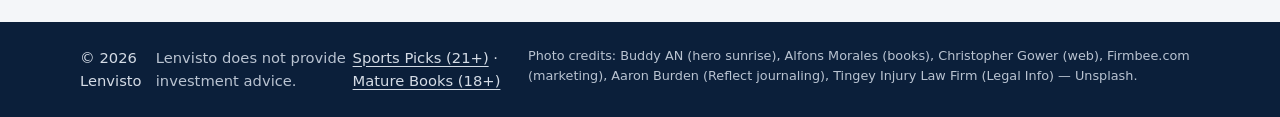
==== commit 50803e3f: "Add a coming-soon contact note with mailto On the home contact section and the services inquiries se" ====
--- a/index.html
+++ b/index.html
@@ -217,7 +217,7 @@
     <section id="contact" class="section section--soft" aria-labelledby="contact-title">
       <div class="container contact">
         <h2 id="contact-title">Get in touch</h2>
-        <p class="contact__email">Contact: coming soon</p>
+        <p class="contact__email">Contact: coming soon. Email <a href="mailto:lenvistocreative@mail.grokbot.com">lenvistocreative@mail.grokbot.com</a>.</p>
       </div>
     </section>
   </main>
--- a/styles.css
+++ b/styles.css
@@ -79,6 +79,8 @@
 .section--navy h2, .section--navy h3 { color: var(--white); }
 .lead { font-size: 1.2rem; color: var(--white); max-width: 46rem; }
 .section--navy p { max-width: 46rem; }
+.section--navy a { color: var(--gold); }
+.section--navy a:hover { color: var(--white); }
 
 .eyebrow {
   text-transform: uppercase; letter-spacing: .14em; font-size: .8rem; font-weight: 700;
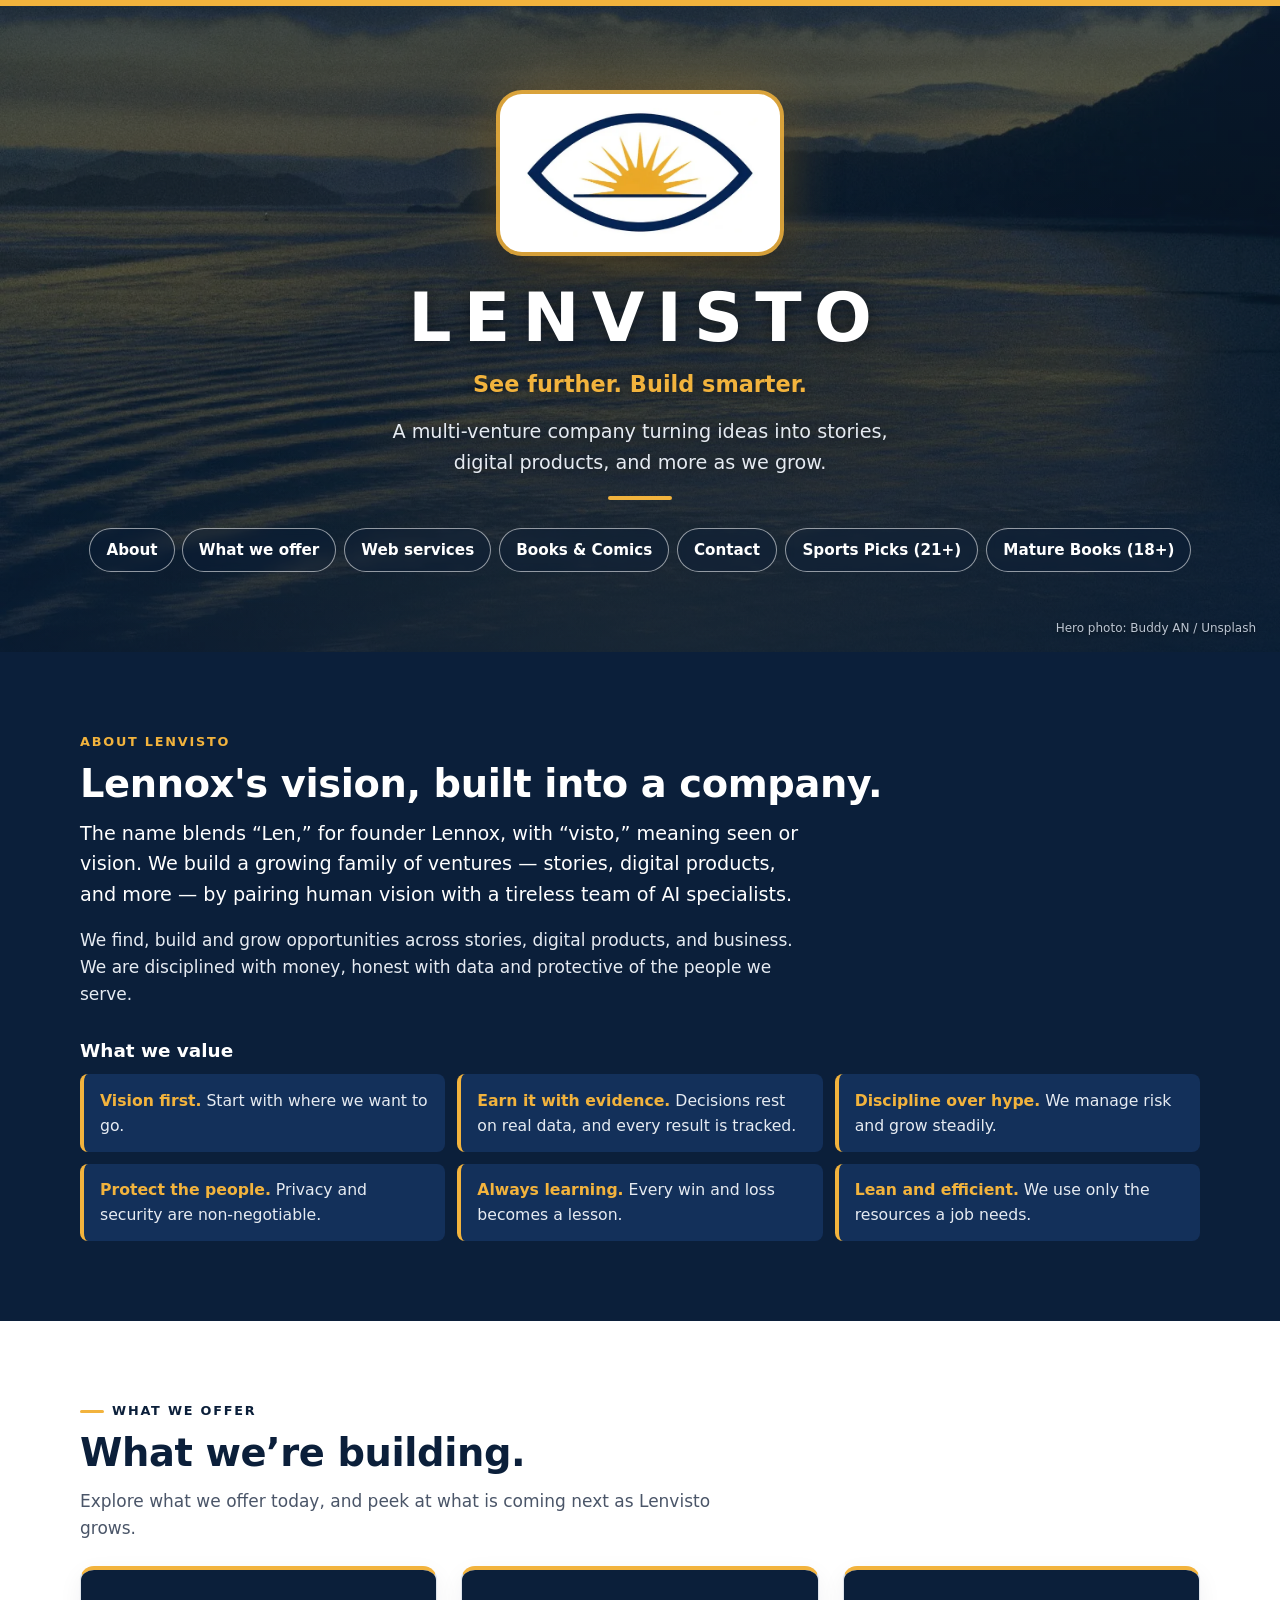
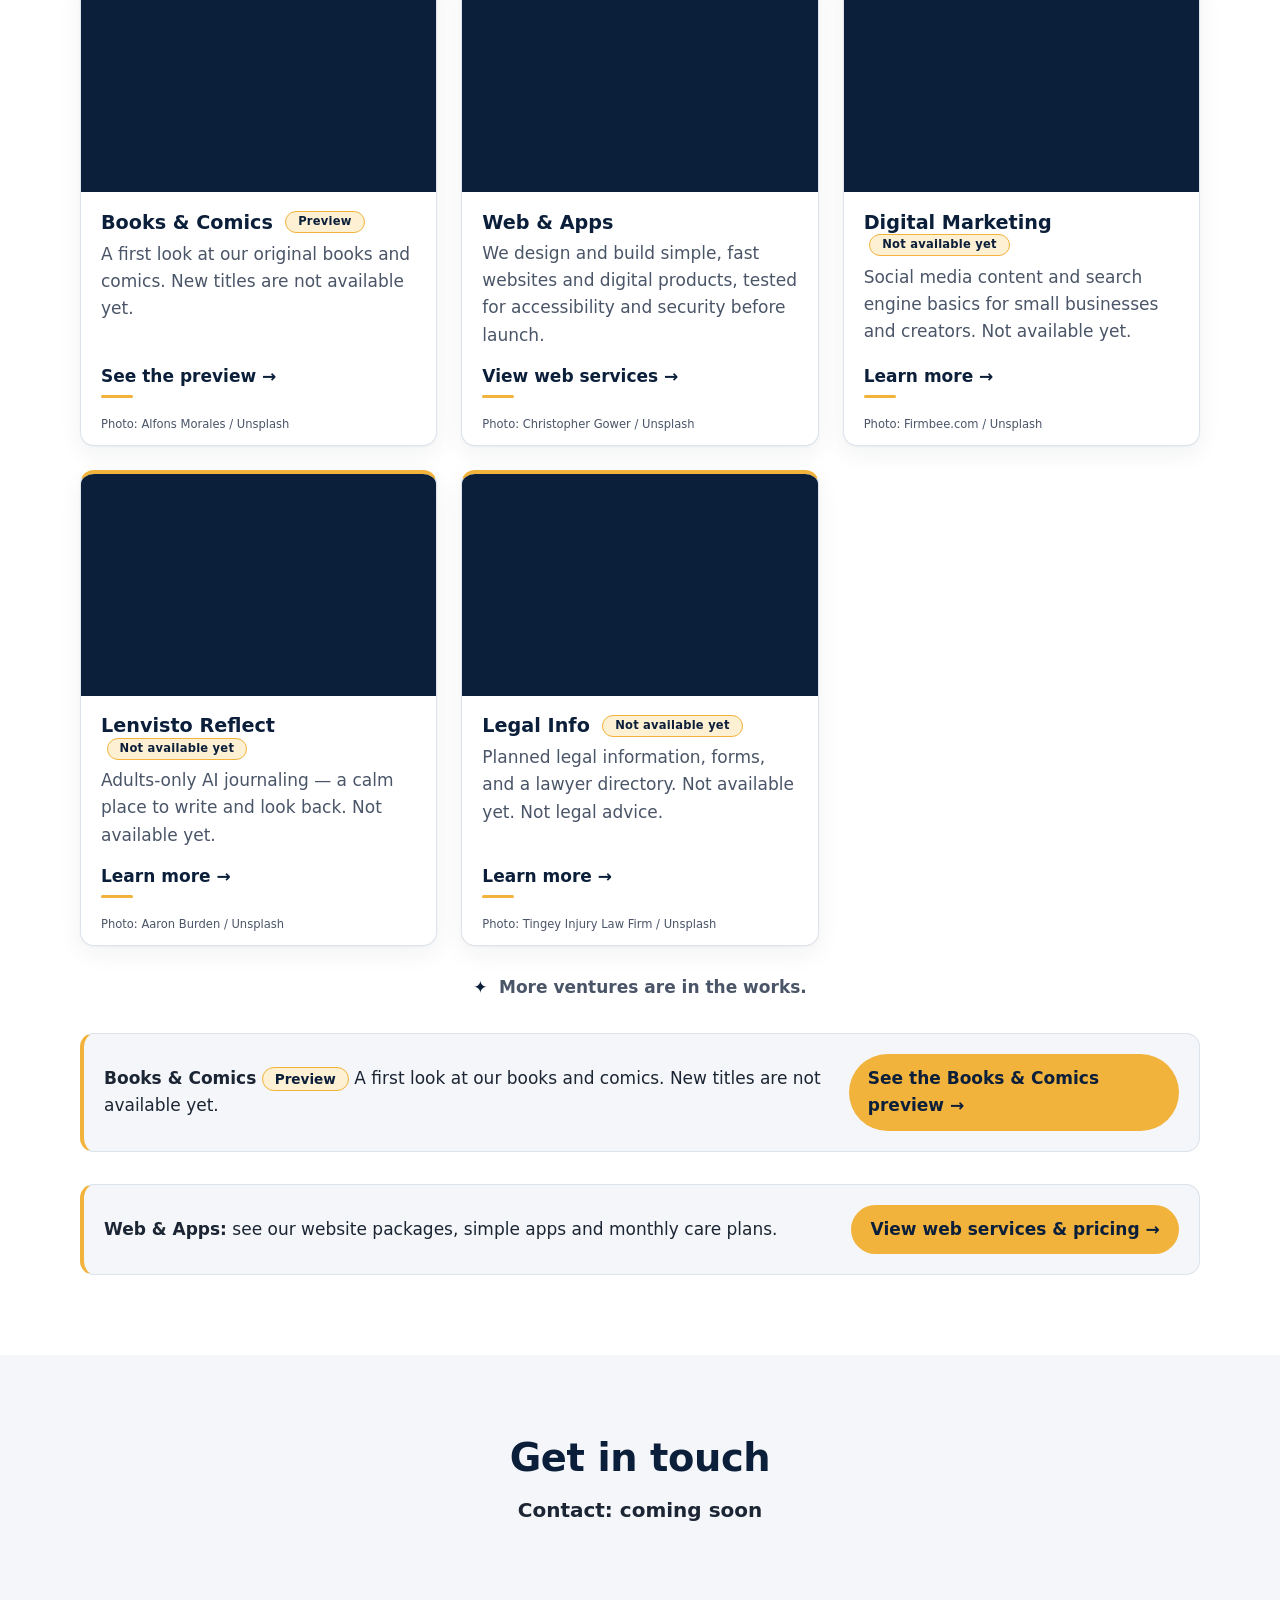
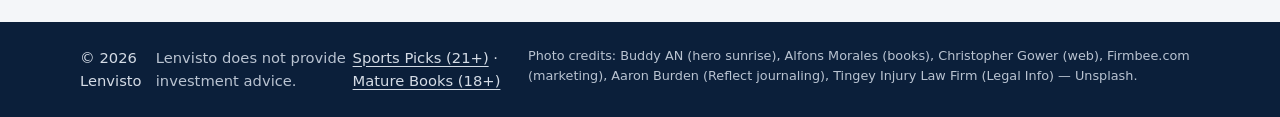
==== commit 886a2cb7: "Apply Legal required changes for refresh-2026-11 Replace home meta, OG and Twitter descriptions so t" ====
--- a/index.html
+++ b/index.html
@@ -6,13 +6,13 @@
   <meta http-equiv="Content-Security-Policy" content="default-src 'self'; script-src 'none'; style-src 'self'; img-src 'self' data:; object-src 'none'; base-uri 'none'; form-action 'none'">
   <meta name="referrer" content="strict-origin-when-cross-origin">
   <title>Lenvisto | Original Books, Comics &amp; More from New York</title>
-  <meta name="description" content="Lenvisto is a New York company that makes original books and comics and builds websites and digital products.">
+  <meta name="description" content="Original books and comics, plus planned web and digital services, from Lenvisto, based in New York. See the Books &amp; Comics preview. Nothing is for sale yet.">
   <!-- link previews -->
   <link rel="canonical" href="https://lenvisto.com/">
   <meta property="og:type" content="website">
   <meta property="og:site_name" content="Lenvisto">
   <meta property="og:title" content="Lenvisto | Original Books, Comics &amp; More from New York">
-  <meta property="og:description" content="Lenvisto is a New York company that makes original books and comics and builds websites and digital products.">
+  <meta property="og:description" content="Original books and comics, plus planned web and digital services, from Lenvisto, based in New York. See the Books &amp; Comics preview. Nothing is for sale yet.">
   <meta property="og:url" content="https://lenvisto.com/">
   <meta property="og:image" content="https://lenvisto.com/assets/lenvisto-og.jpg">
   <meta property="og:image:type" content="image/jpeg">
@@ -21,7 +21,7 @@
   <meta property="og:image:alt" content="Lenvisto logo: a navy eye with a gold sunrise over the horizon inside it">
   <meta name="twitter:card" content="summary_large_image">
   <meta name="twitter:title" content="Lenvisto | Original Books, Comics &amp; More from New York">
-  <meta name="twitter:description" content="Lenvisto is a New York company that makes original books and comics and builds websites and digital products.">
+  <meta name="twitter:description" content="Original books and comics, plus planned web and digital services, from Lenvisto, based in New York. See the Books &amp; Comics preview. Nothing is for sale yet.">
   <meta name="twitter:image" content="https://lenvisto.com/assets/lenvisto-og.jpg">
   <meta name="twitter:image:alt" content="Lenvisto logo: a navy eye with a gold sunrise over the horizon inside it">
   <!-- /link previews -->
@@ -217,7 +217,7 @@
     <section id="contact" class="section section--soft" aria-labelledby="contact-title">
       <div class="container contact">
         <h2 id="contact-title">Get in touch</h2>
-        <p class="contact__email">Contact: coming soon. Email <a href="mailto:lenvistocreative@mail.grokbot.com">lenvistocreative@mail.grokbot.com</a>.</p>
+        <p class="contact__email">Contact: coming soon</p>
       </div>
     </section>
   </main>
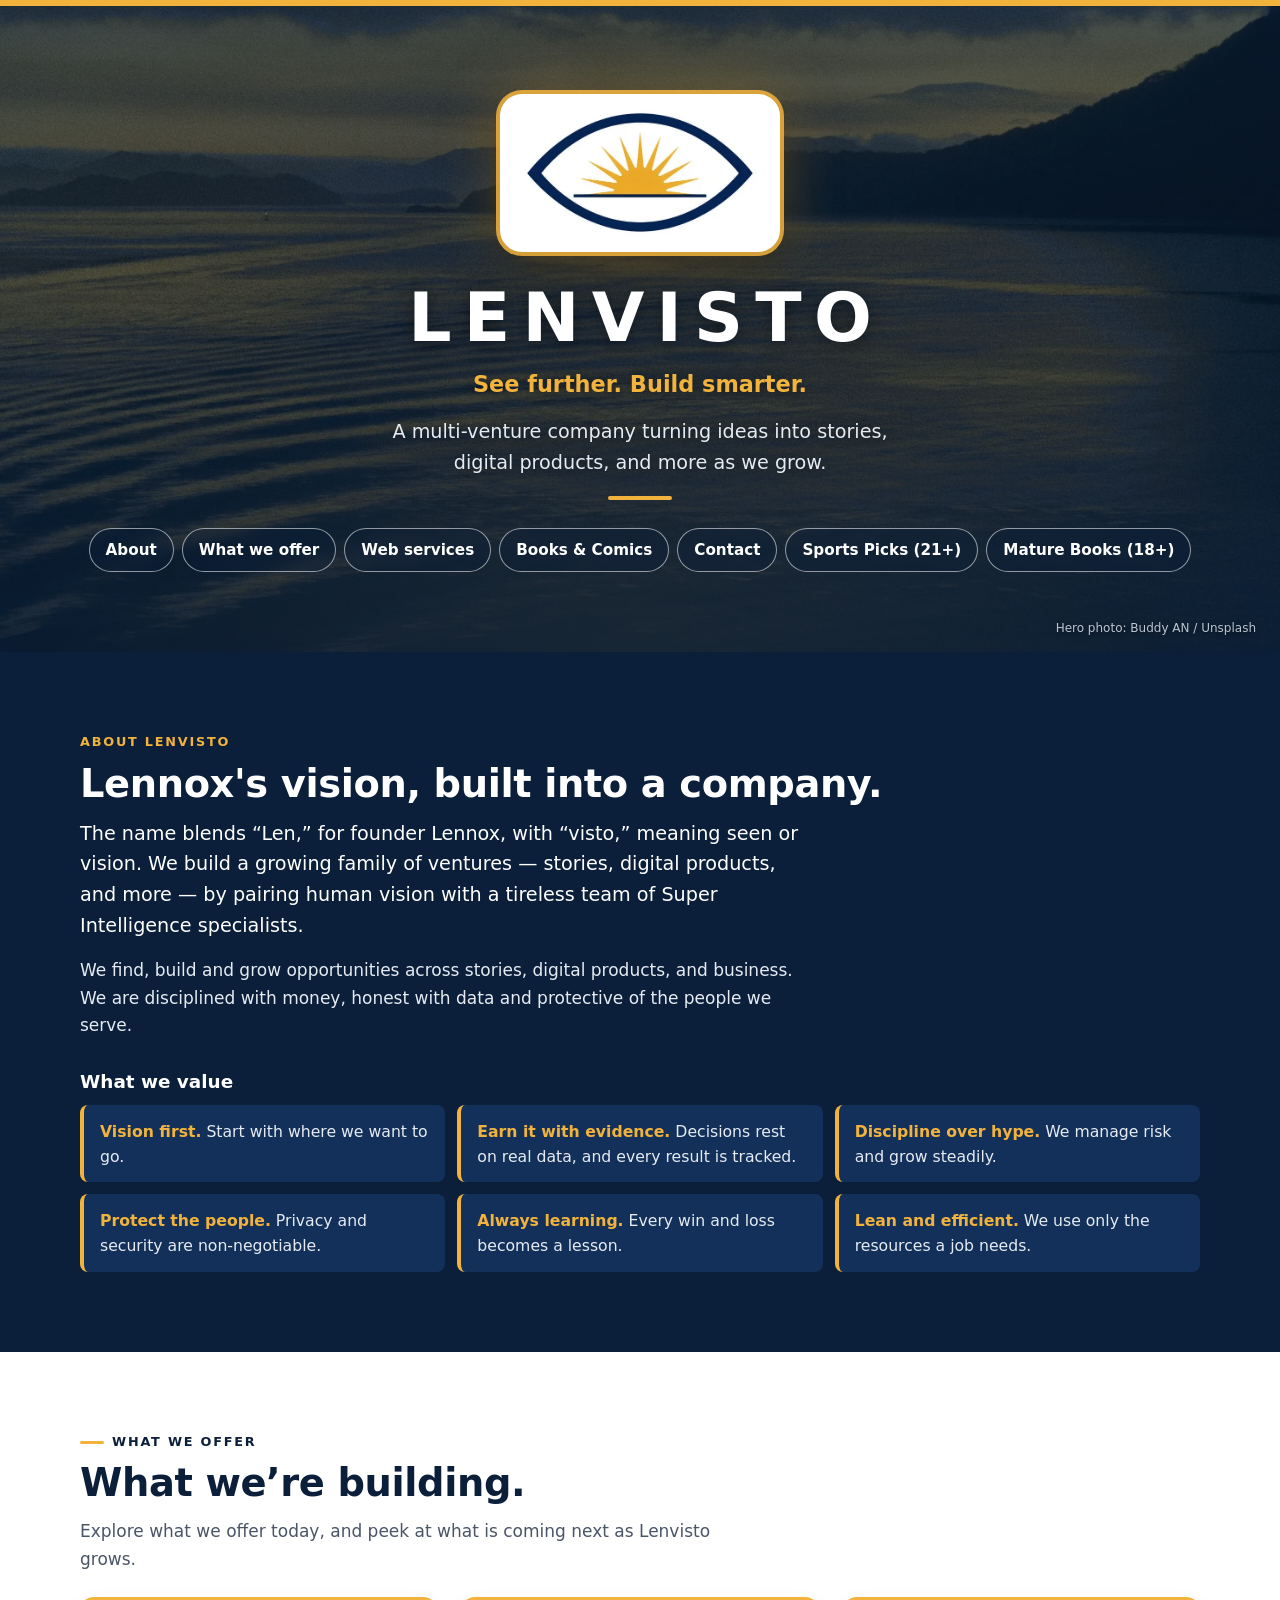
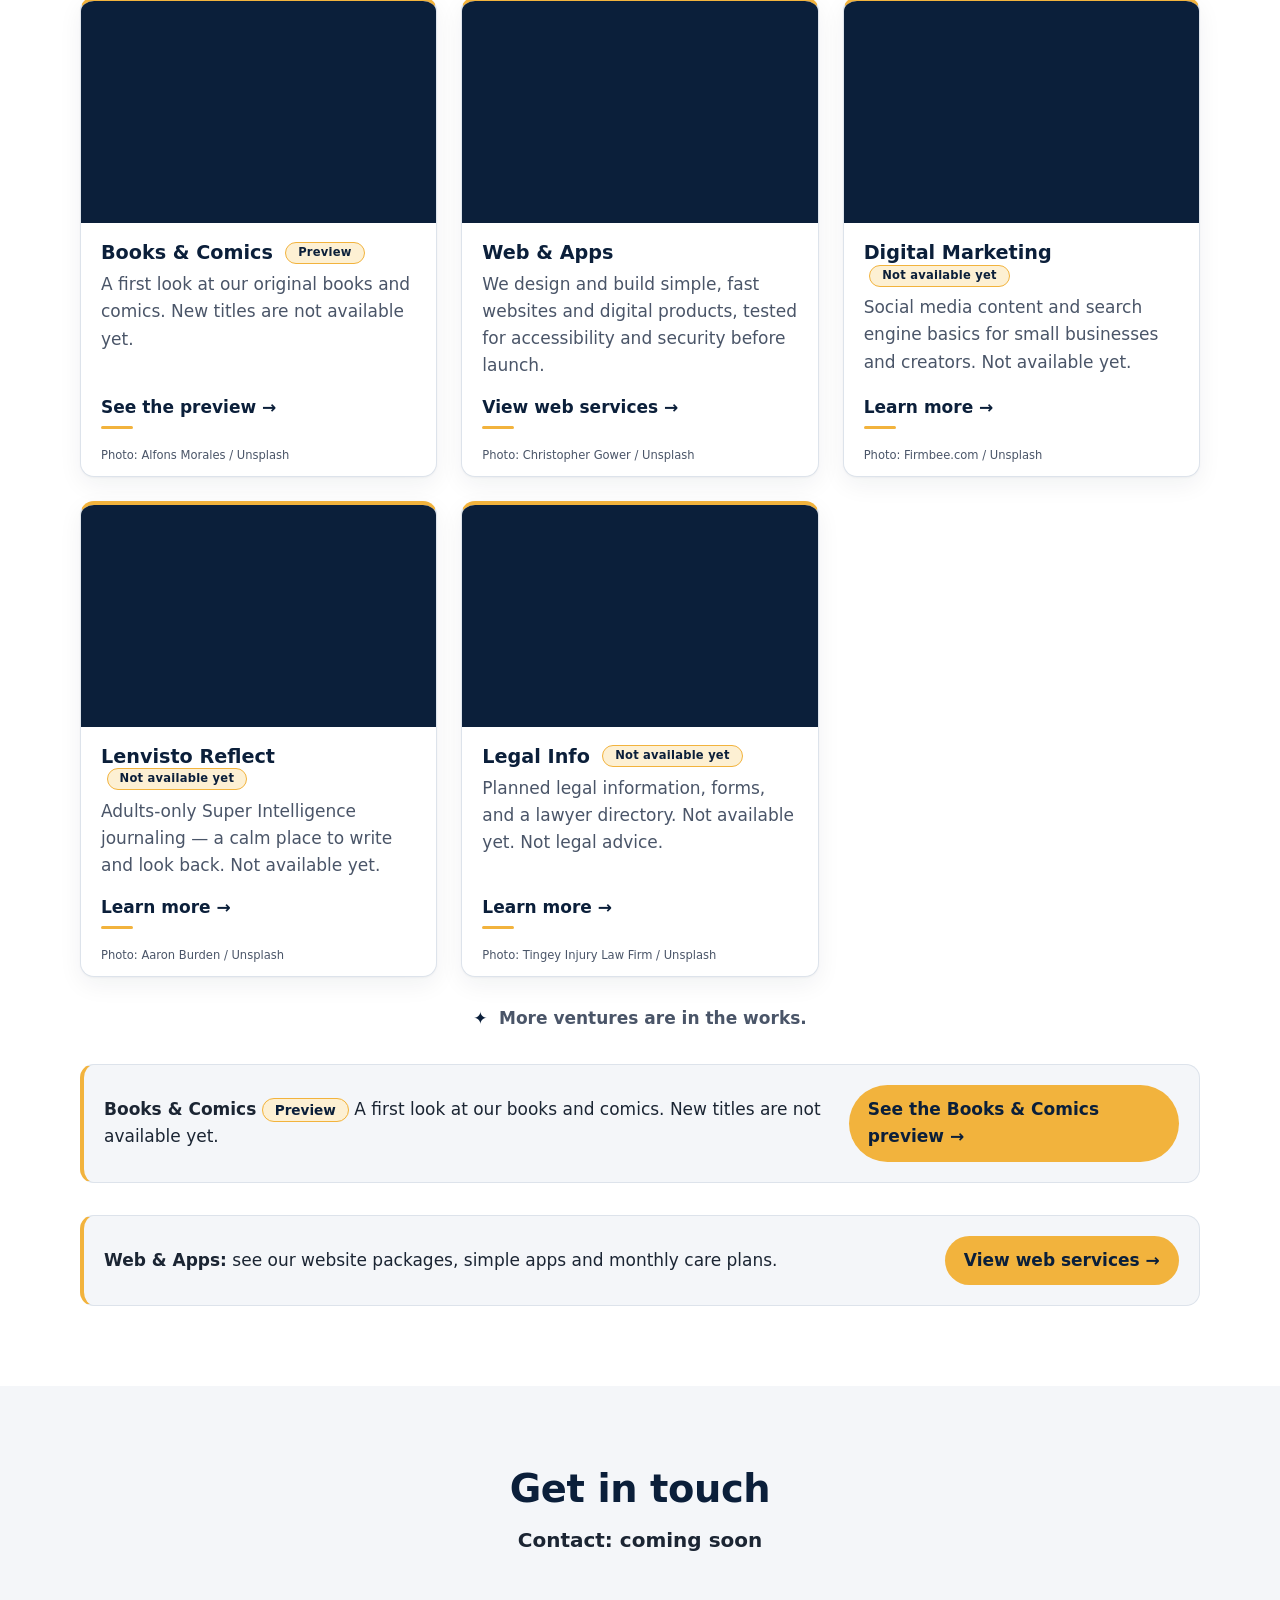
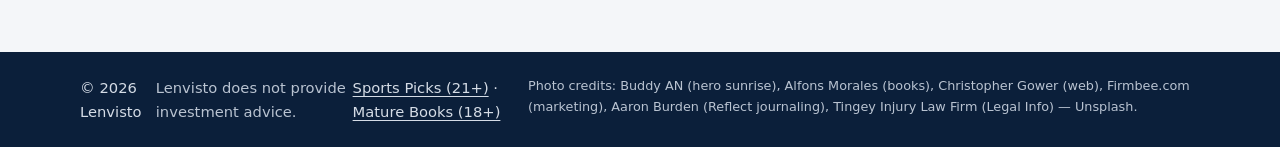
==== commit 064e6cf5: "Apply QC minor suggestions from the 886a2cb review Align division topbars and back links with the ho" ====
--- a/index.html
+++ b/index.html
@@ -73,7 +73,7 @@
       <div class="container">
         <p class="eyebrow">About Lenvisto</p>
         <h2 id="about-title">Lennox's vision, built into a company.</h2>
-        <p class="lead">The name blends &ldquo;Len,&rdquo; for founder Lennox, with &ldquo;visto,&rdquo; meaning seen or vision. We build a growing family of ventures — stories, digital products, and more — by pairing human vision with a tireless team of AI specialists.</p>
+        <p class="lead">The name blends &ldquo;Len,&rdquo; for founder Lennox, with &ldquo;visto,&rdquo; meaning seen or vision. We build a growing family of ventures — stories, digital products, and more — by pairing human vision with a tireless team of Super Intelligence specialists.</p>
         <p>We find, build and grow opportunities across stories, digital products, and business. We are disciplined with money, honest with data and protective of the people we serve.</p>
 
         <h3 class="values__title">What we value</h3>
@@ -173,7 +173,7 @@
             </div>
             <div class="photo-card__body">
               <h3>Lenvisto Reflect <span class="badge">Not available yet</span></h3>
-              <p>Adults-only AI journaling — a calm place to write and look back. Not available yet.</p>
+              <p>Adults-only Super Intelligence journaling — a calm place to write and look back. Not available yet.</p>
               <span class="card__more">Learn more &rarr;</span>
             </div>
             <p class="photo-credit">Photo: Aaron Burden / Unsplash</p>
@@ -209,7 +209,7 @@
         </div>
         <div class="store-cta">
           <p><strong>Web &amp; Apps:</strong> see our website packages, simple apps and monthly care plans.</p>
-          <a class="btn-gold" href="services.html">View web services &amp; pricing &rarr;</a>
+          <a class="btn-gold" href="services.html">View web services &rarr;</a>
         </div>
       </div>
     </section>
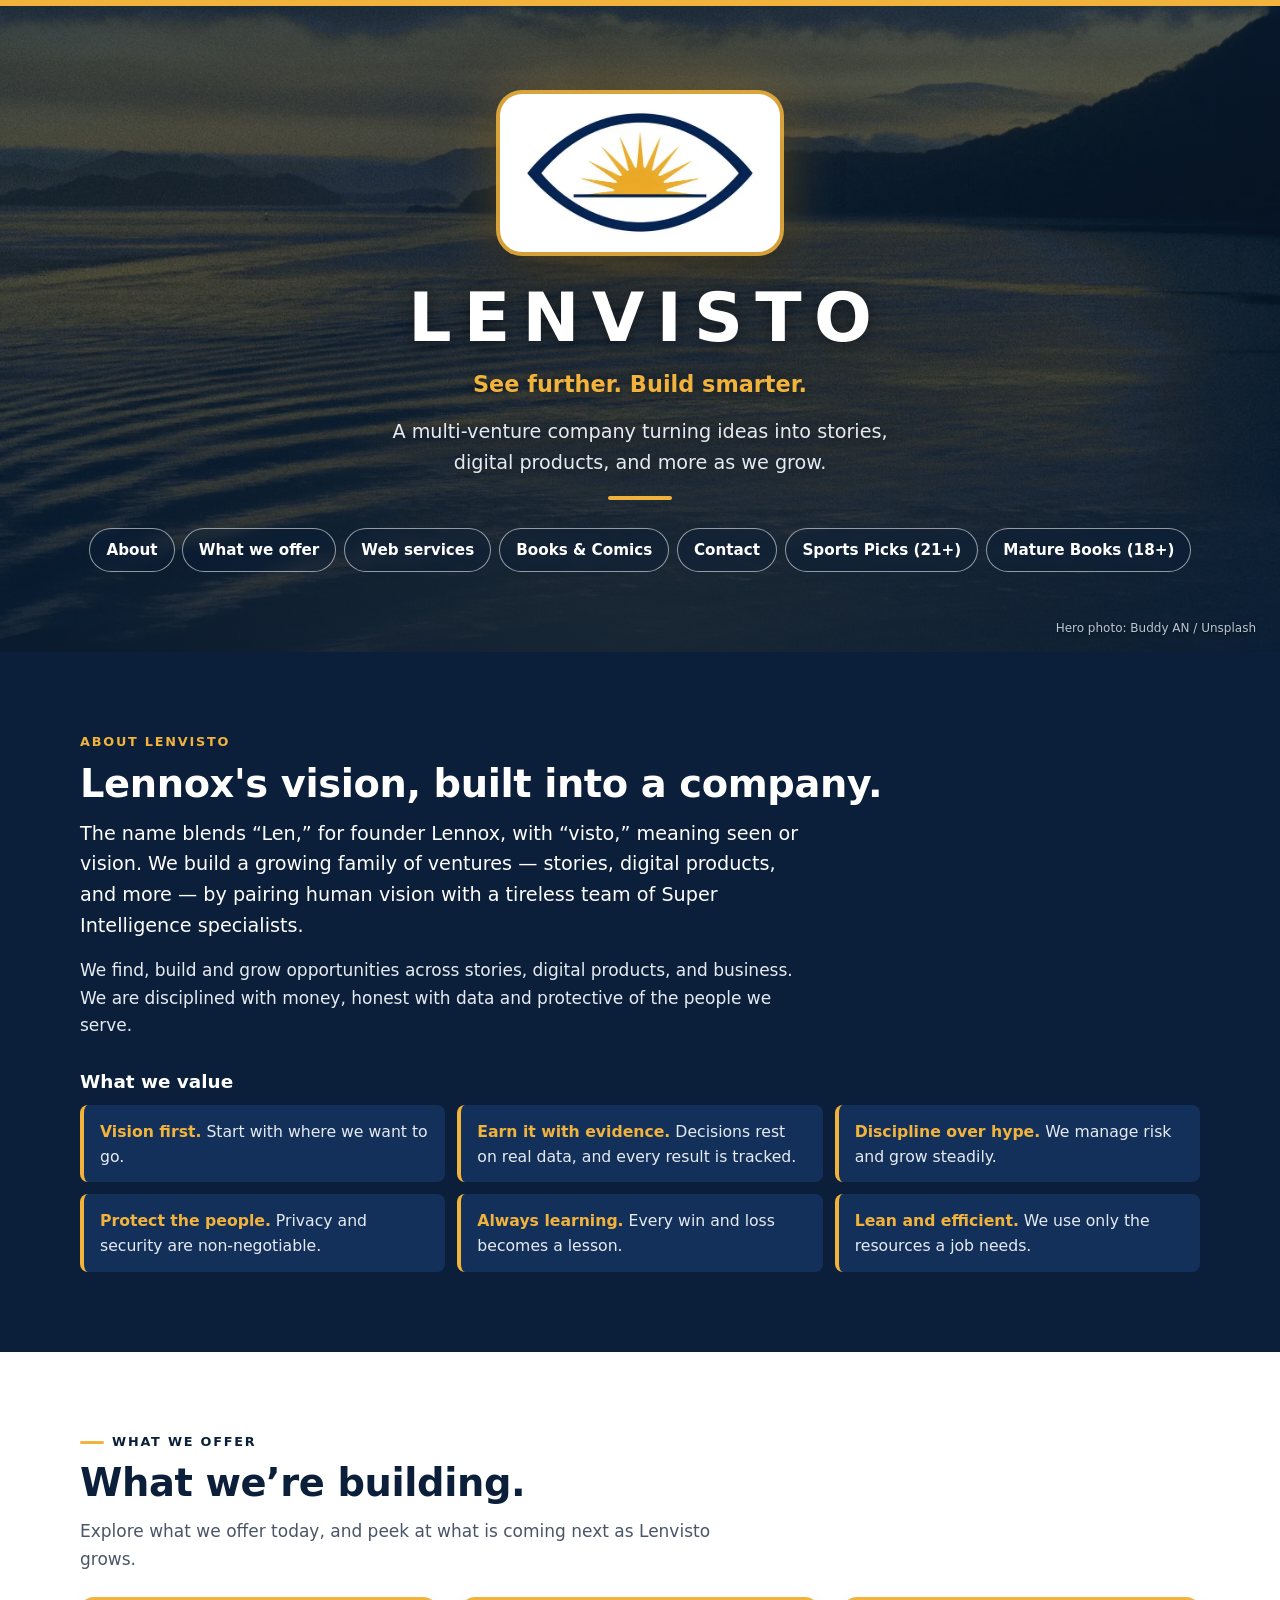
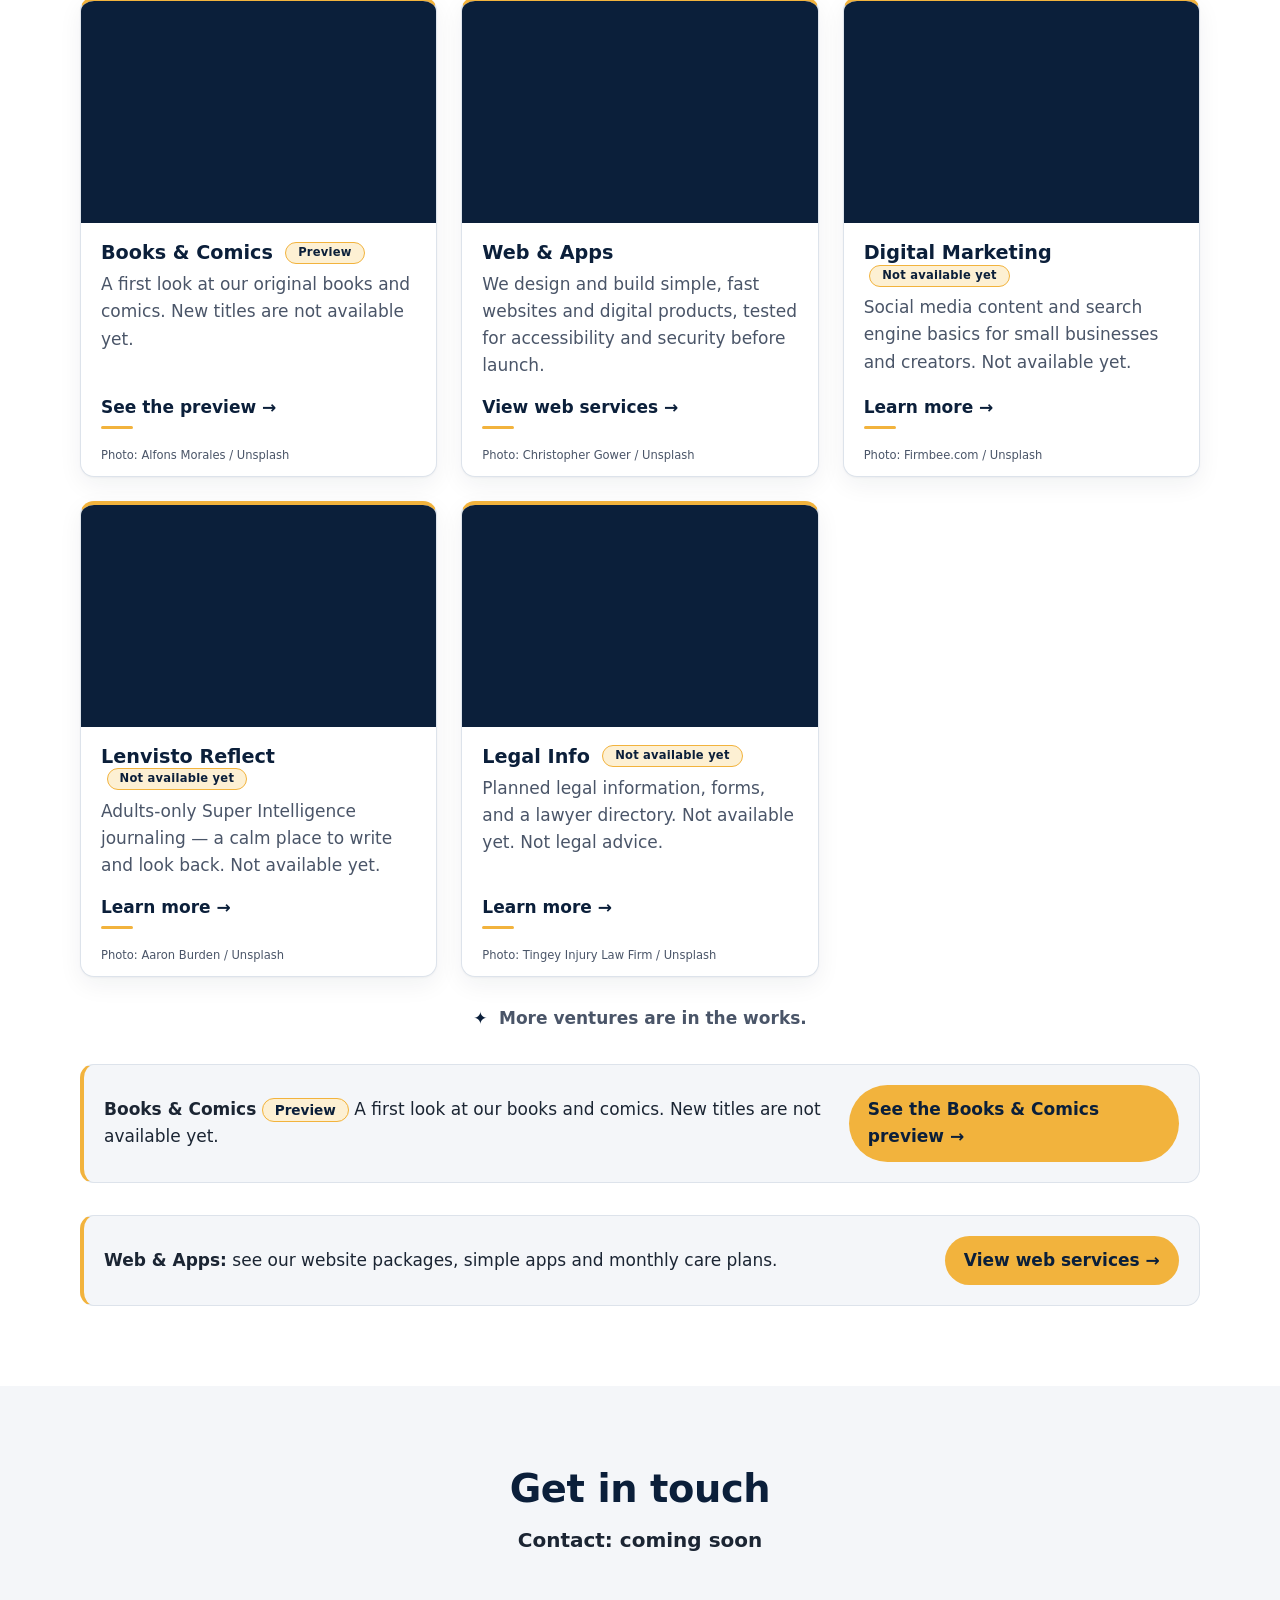
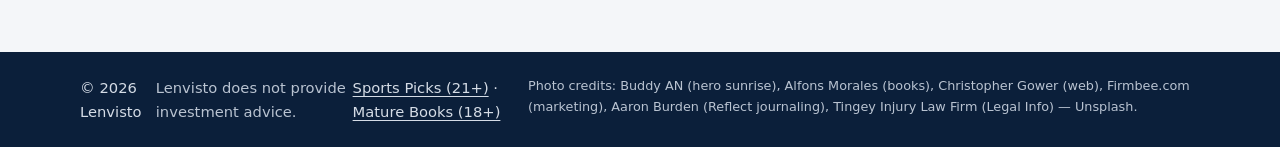
==== commit d299052f: "Tighten meta CSP and referrer policy on every page Keep the existing Pages-compatible meta CSP and a" ====
--- a/index.html
+++ b/index.html
@@ -3,8 +3,8 @@
 <head>
   <meta charset="utf-8">
   <meta name="viewport" content="width=device-width, initial-scale=1">
-  <meta http-equiv="Content-Security-Policy" content="default-src 'self'; script-src 'none'; style-src 'self'; img-src 'self' data:; object-src 'none'; base-uri 'none'; form-action 'none'">
-  <meta name="referrer" content="strict-origin-when-cross-origin">
+  <meta http-equiv="Content-Security-Policy" content="default-src 'self'; script-src 'none'; style-src 'self'; img-src 'self' data:; font-src 'self'; connect-src 'none'; media-src 'none'; object-src 'none'; frame-src 'none'; child-src 'none'; worker-src 'none'; manifest-src 'none'; base-uri 'none'; form-action 'none'; upgrade-insecure-requests">
+  <meta name="referrer" content="same-origin">
   <title>Lenvisto | Original Books, Comics &amp; More from New York</title>
   <meta name="description" content="Original books and comics, plus planned web and digital services, from Lenvisto, based in New York. See the Books &amp; Comics preview. Nothing is for sale yet.">
   <!-- link previews -->
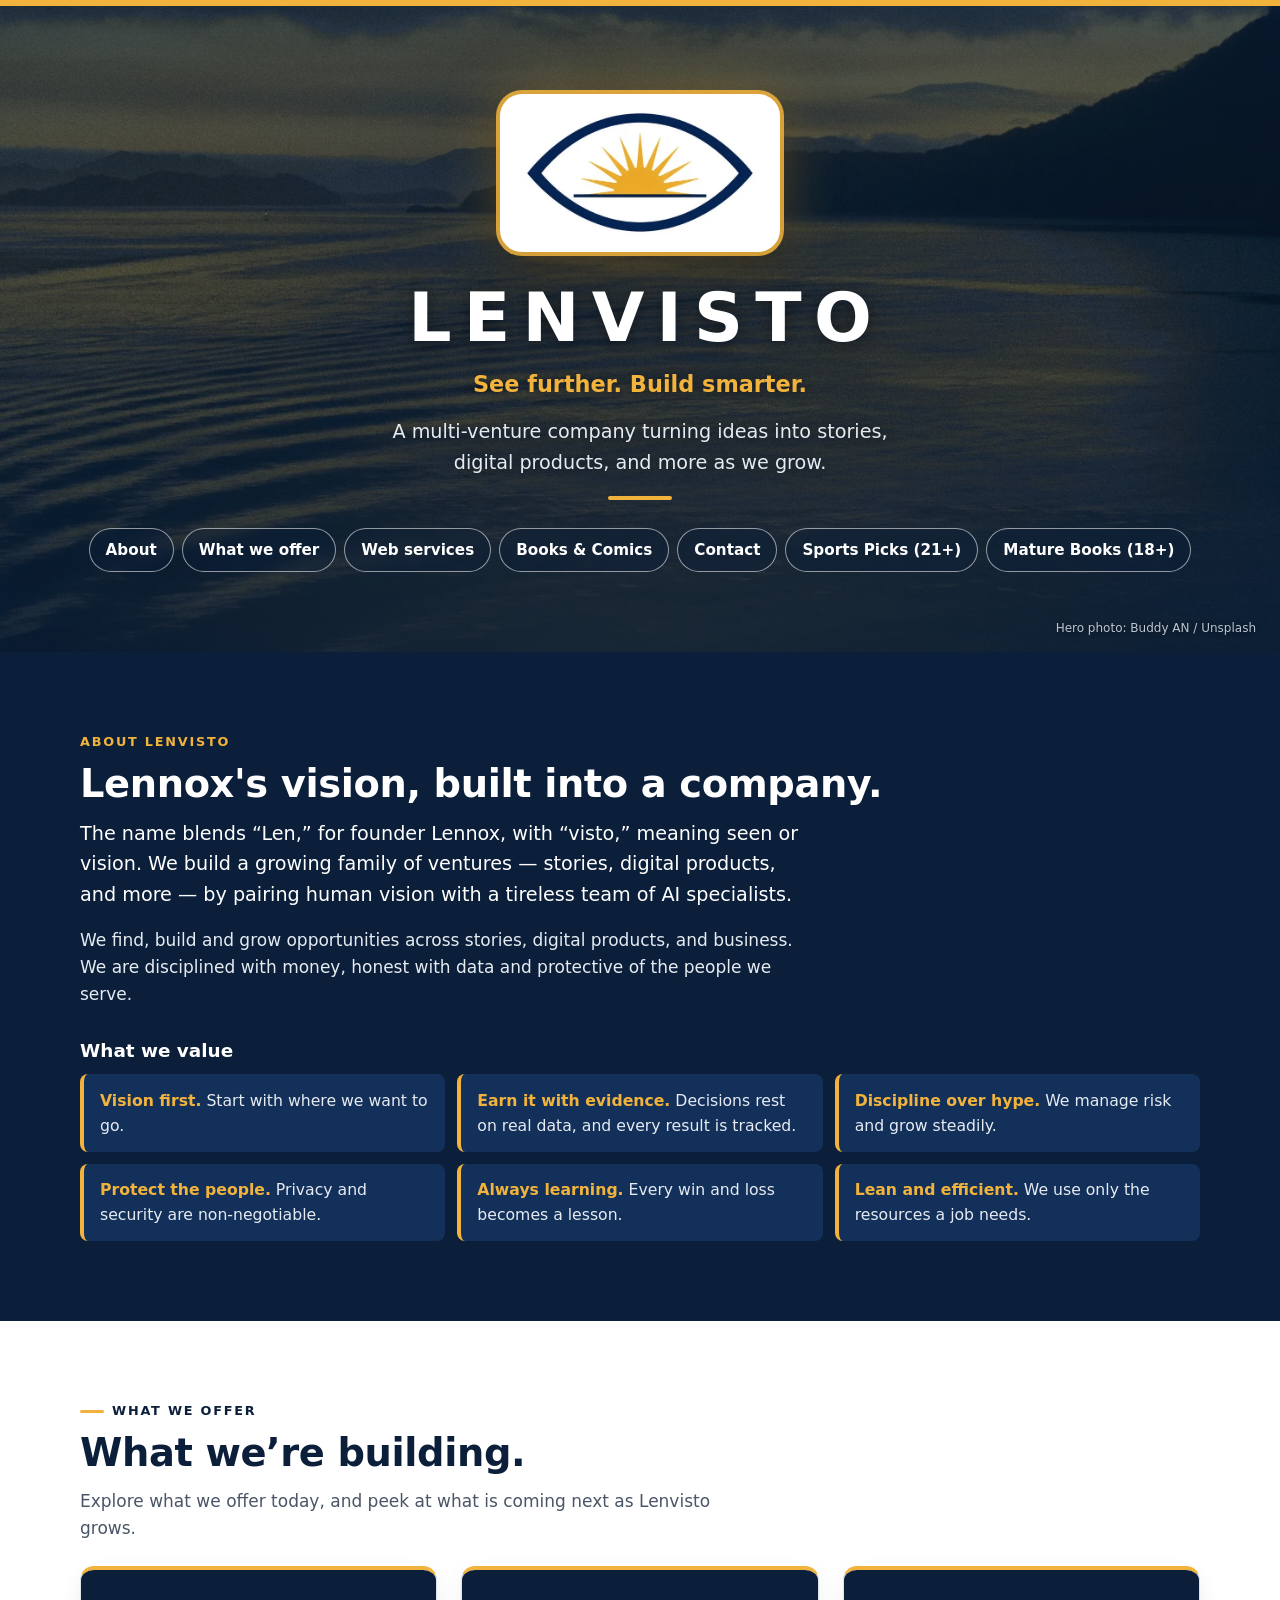
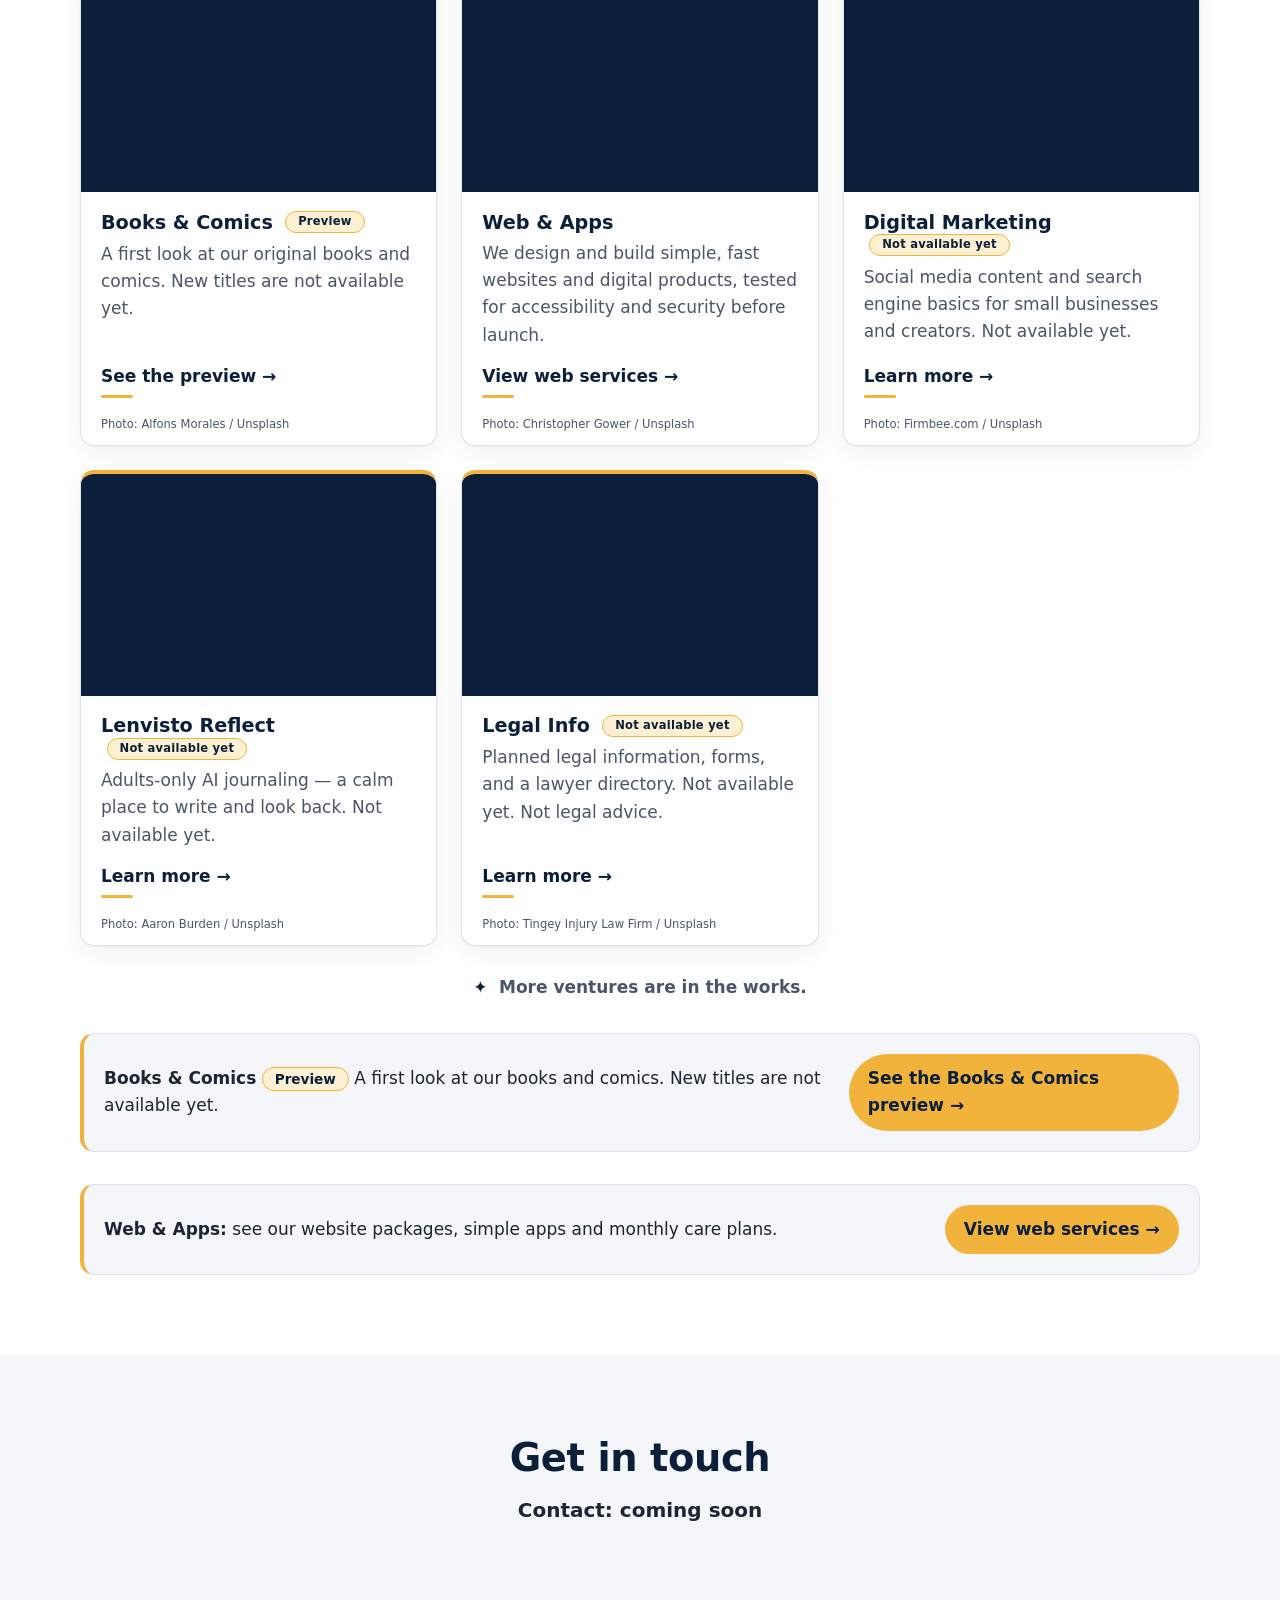
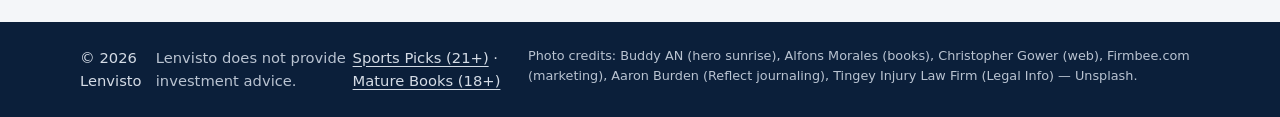
==== commit 8468520a: "Revert Super Intelligence wording to the prior AI copy Legal ruled NO on "Super Intelligence" (batch" ====
--- a/index.html
+++ b/index.html
@@ -73,7 +73,7 @@
       <div class="container">
         <p class="eyebrow">About Lenvisto</p>
         <h2 id="about-title">Lennox's vision, built into a company.</h2>
-        <p class="lead">The name blends &ldquo;Len,&rdquo; for founder Lennox, with &ldquo;visto,&rdquo; meaning seen or vision. We build a growing family of ventures — stories, digital products, and more — by pairing human vision with a tireless team of Super Intelligence specialists.</p>
+        <p class="lead">The name blends &ldquo;Len,&rdquo; for founder Lennox, with &ldquo;visto,&rdquo; meaning seen or vision. We build a growing family of ventures — stories, digital products, and more — by pairing human vision with a tireless team of AI specialists.</p>
         <p>We find, build and grow opportunities across stories, digital products, and business. We are disciplined with money, honest with data and protective of the people we serve.</p>
 
         <h3 class="values__title">What we value</h3>
@@ -173,7 +173,7 @@
             </div>
             <div class="photo-card__body">
               <h3>Lenvisto Reflect <span class="badge">Not available yet</span></h3>
-              <p>Adults-only Super Intelligence journaling — a calm place to write and look back. Not available yet.</p>
+              <p>Adults-only AI journaling — a calm place to write and look back. Not available yet.</p>
               <span class="card__more">Learn more &rarr;</span>
             </div>
             <p class="photo-credit">Photo: Aaron Burden / Unsplash</p>
